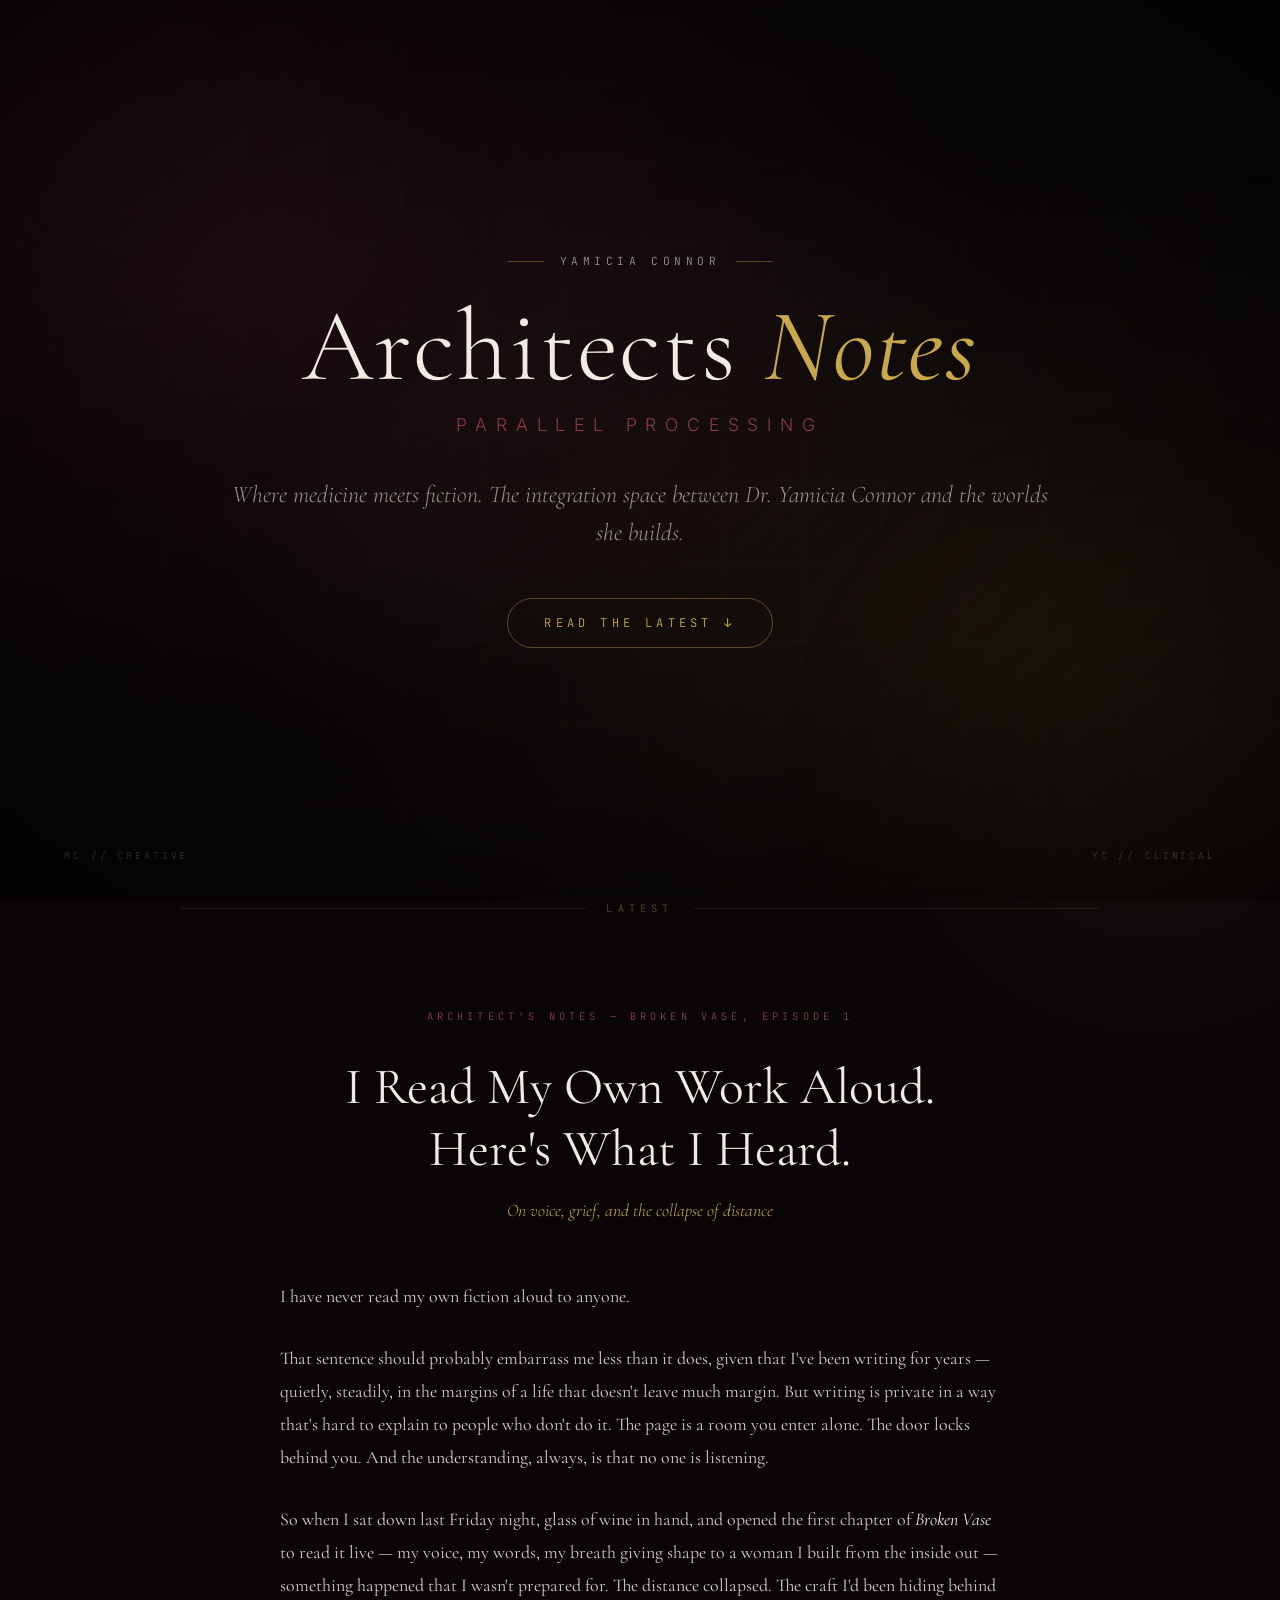
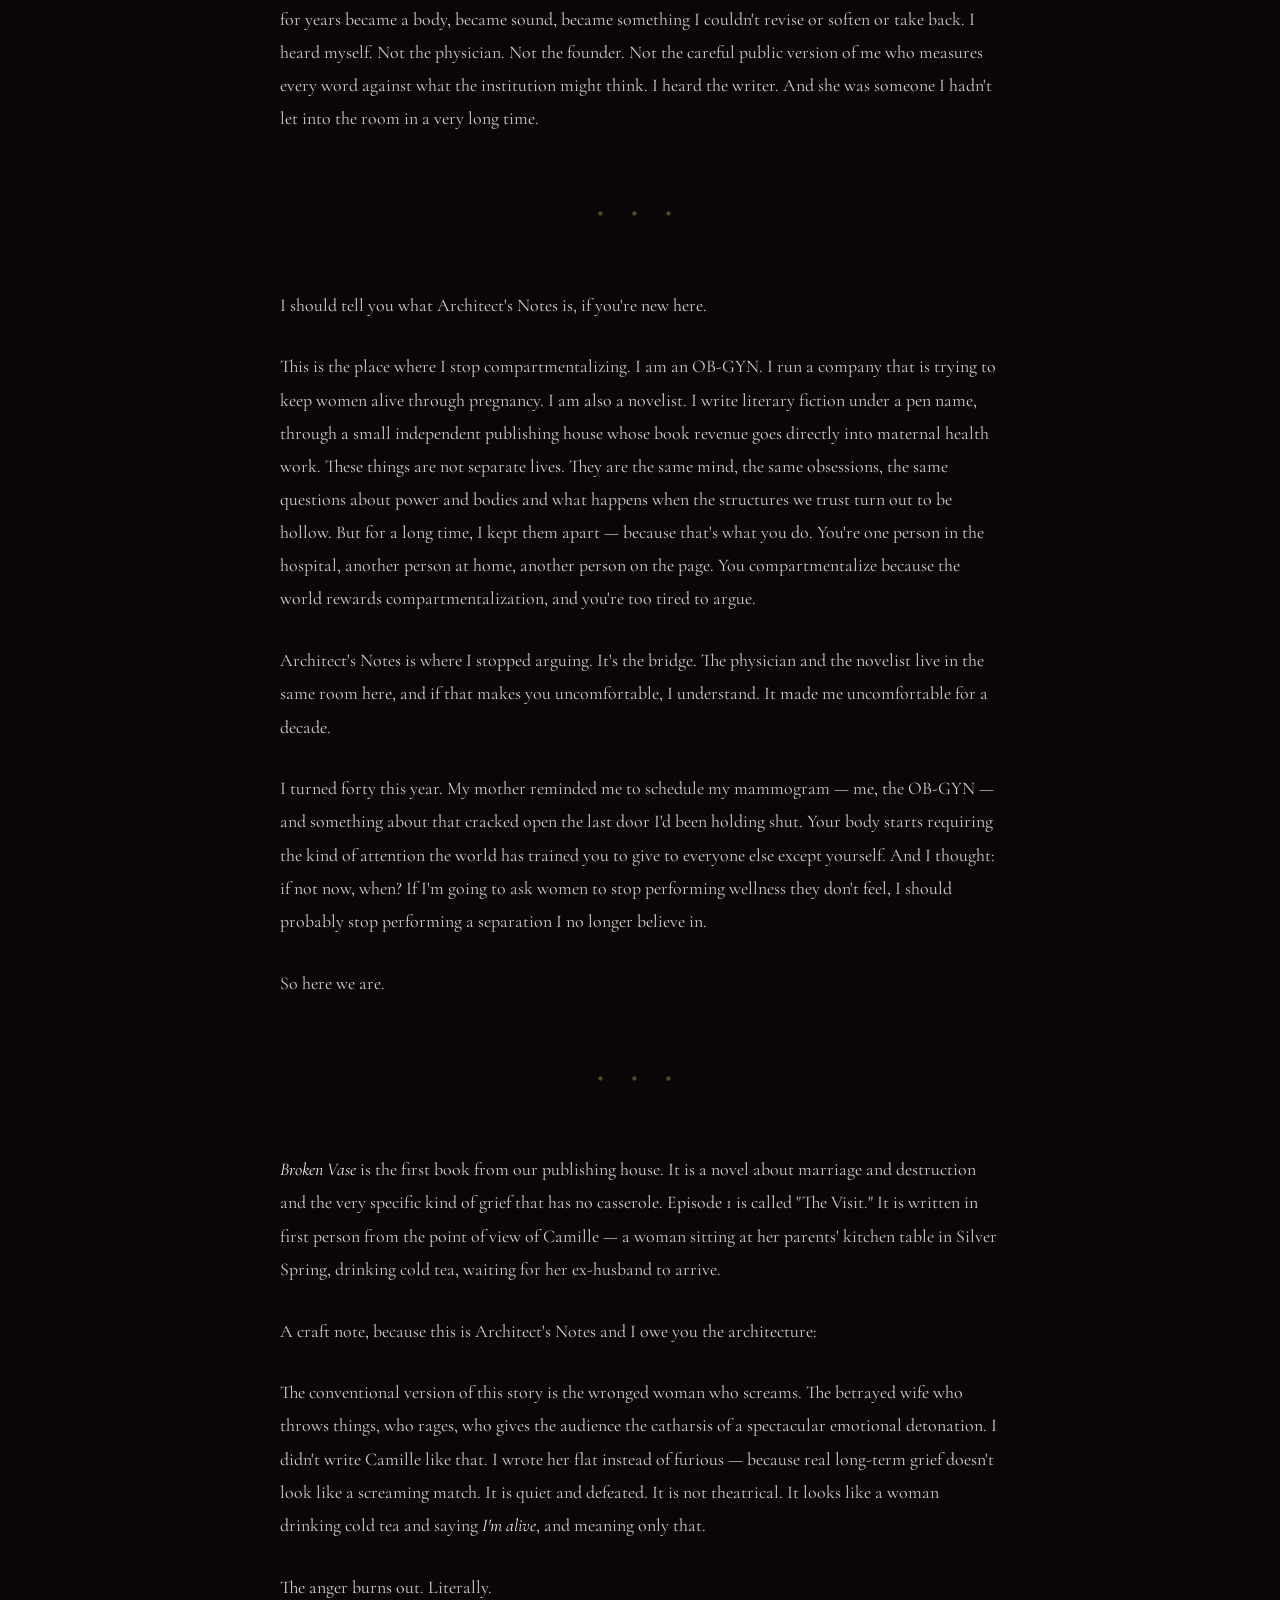
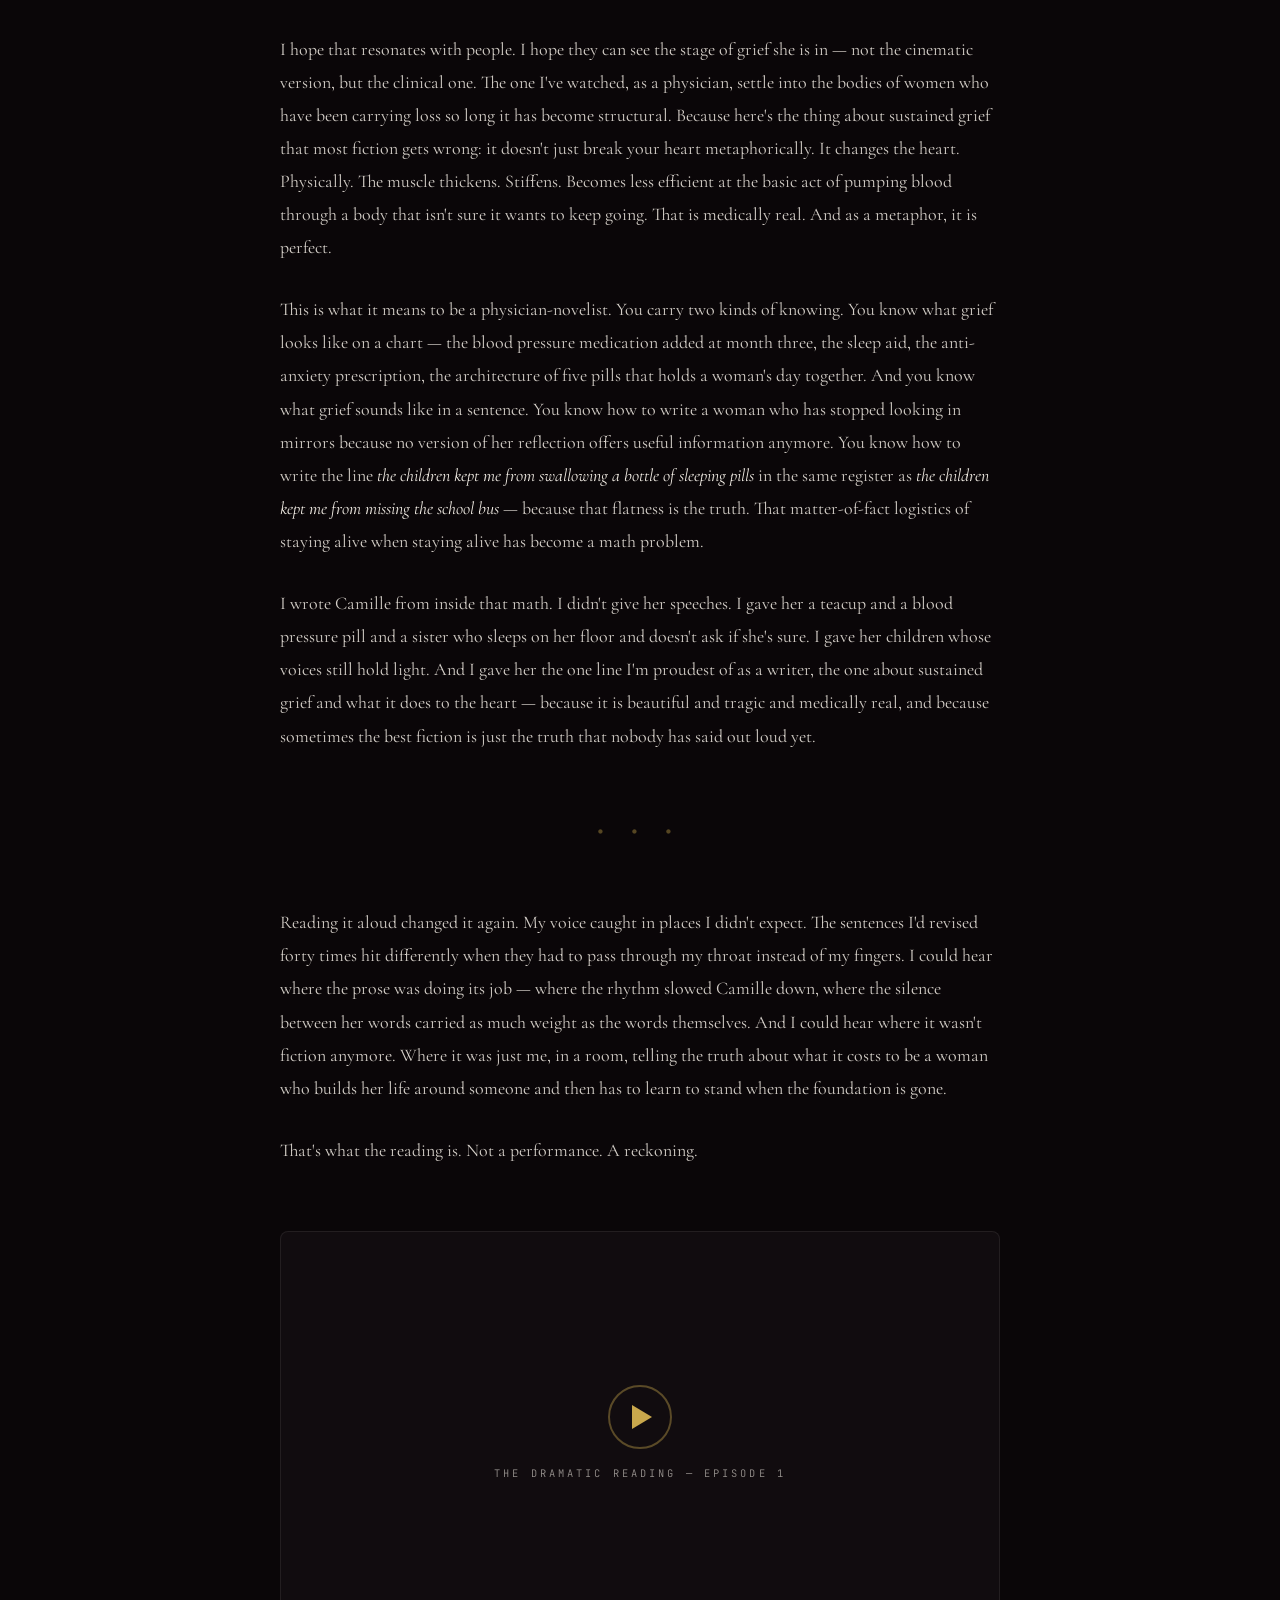
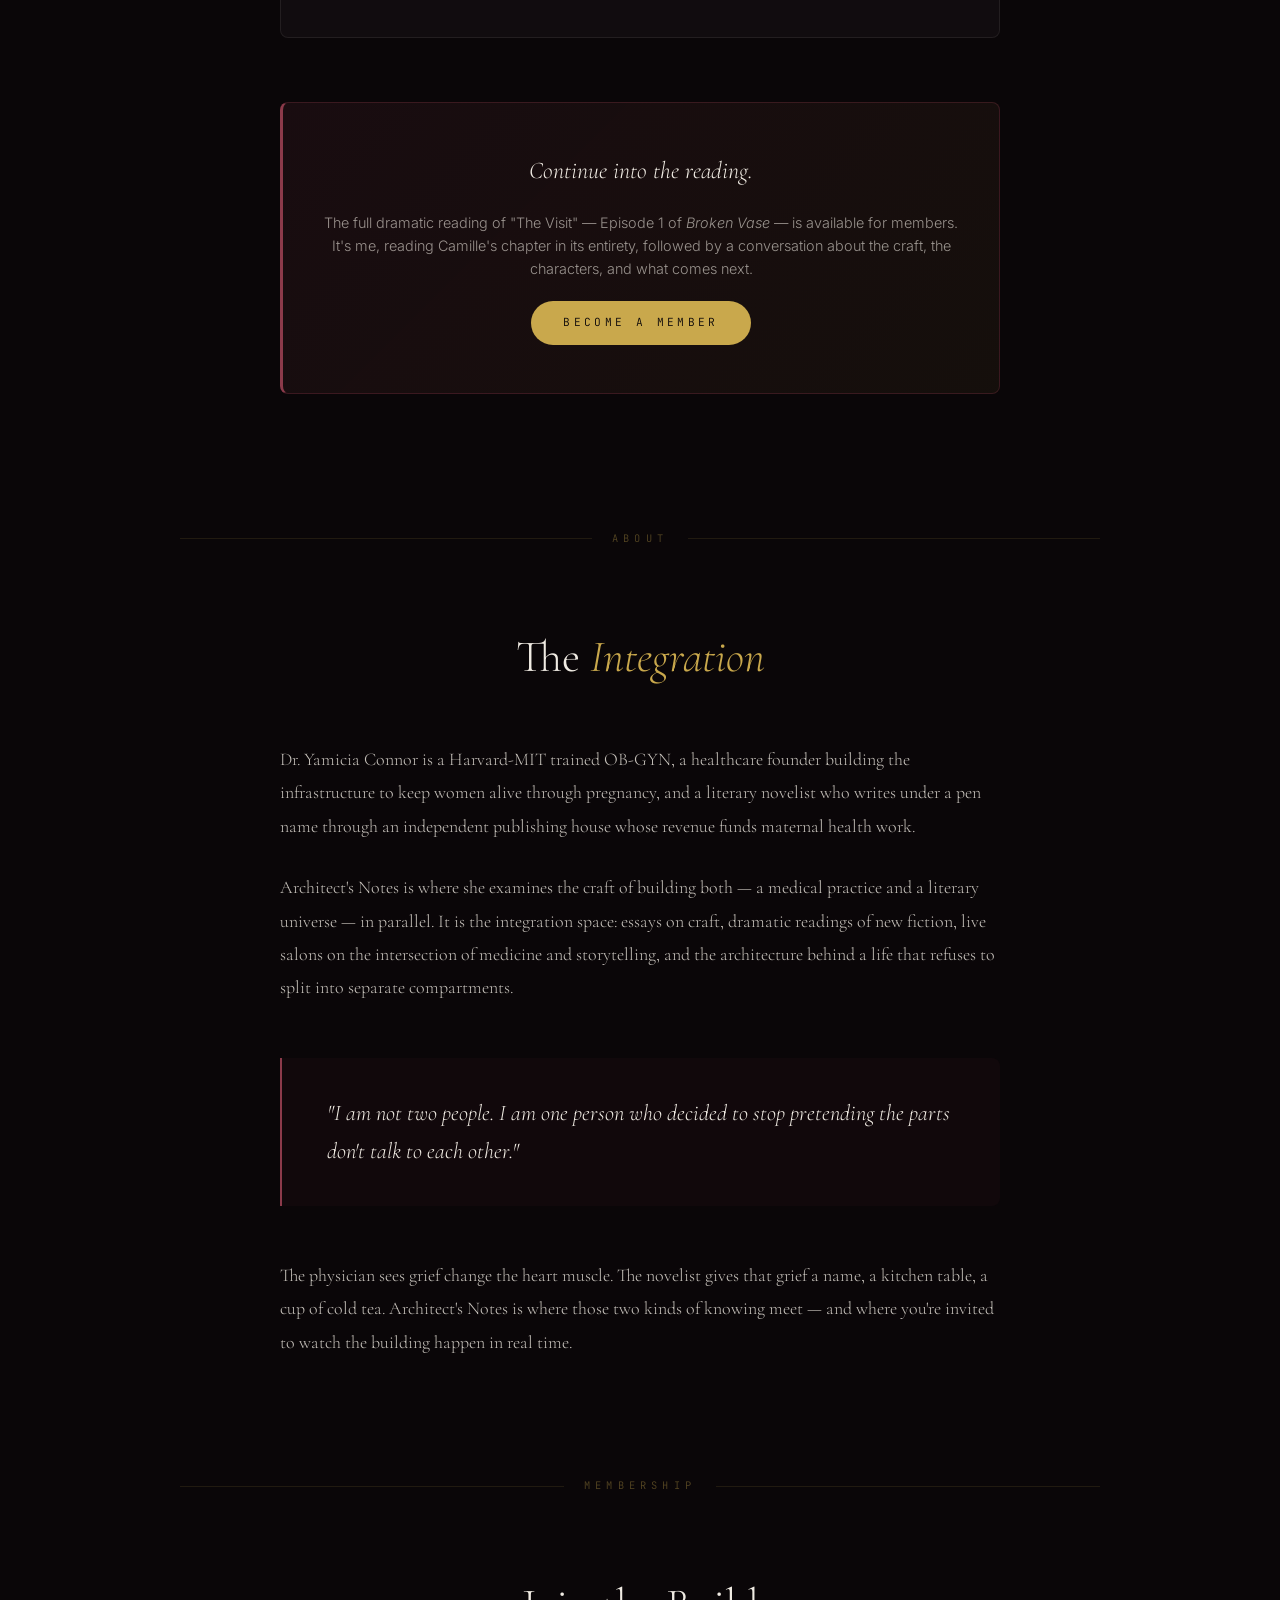
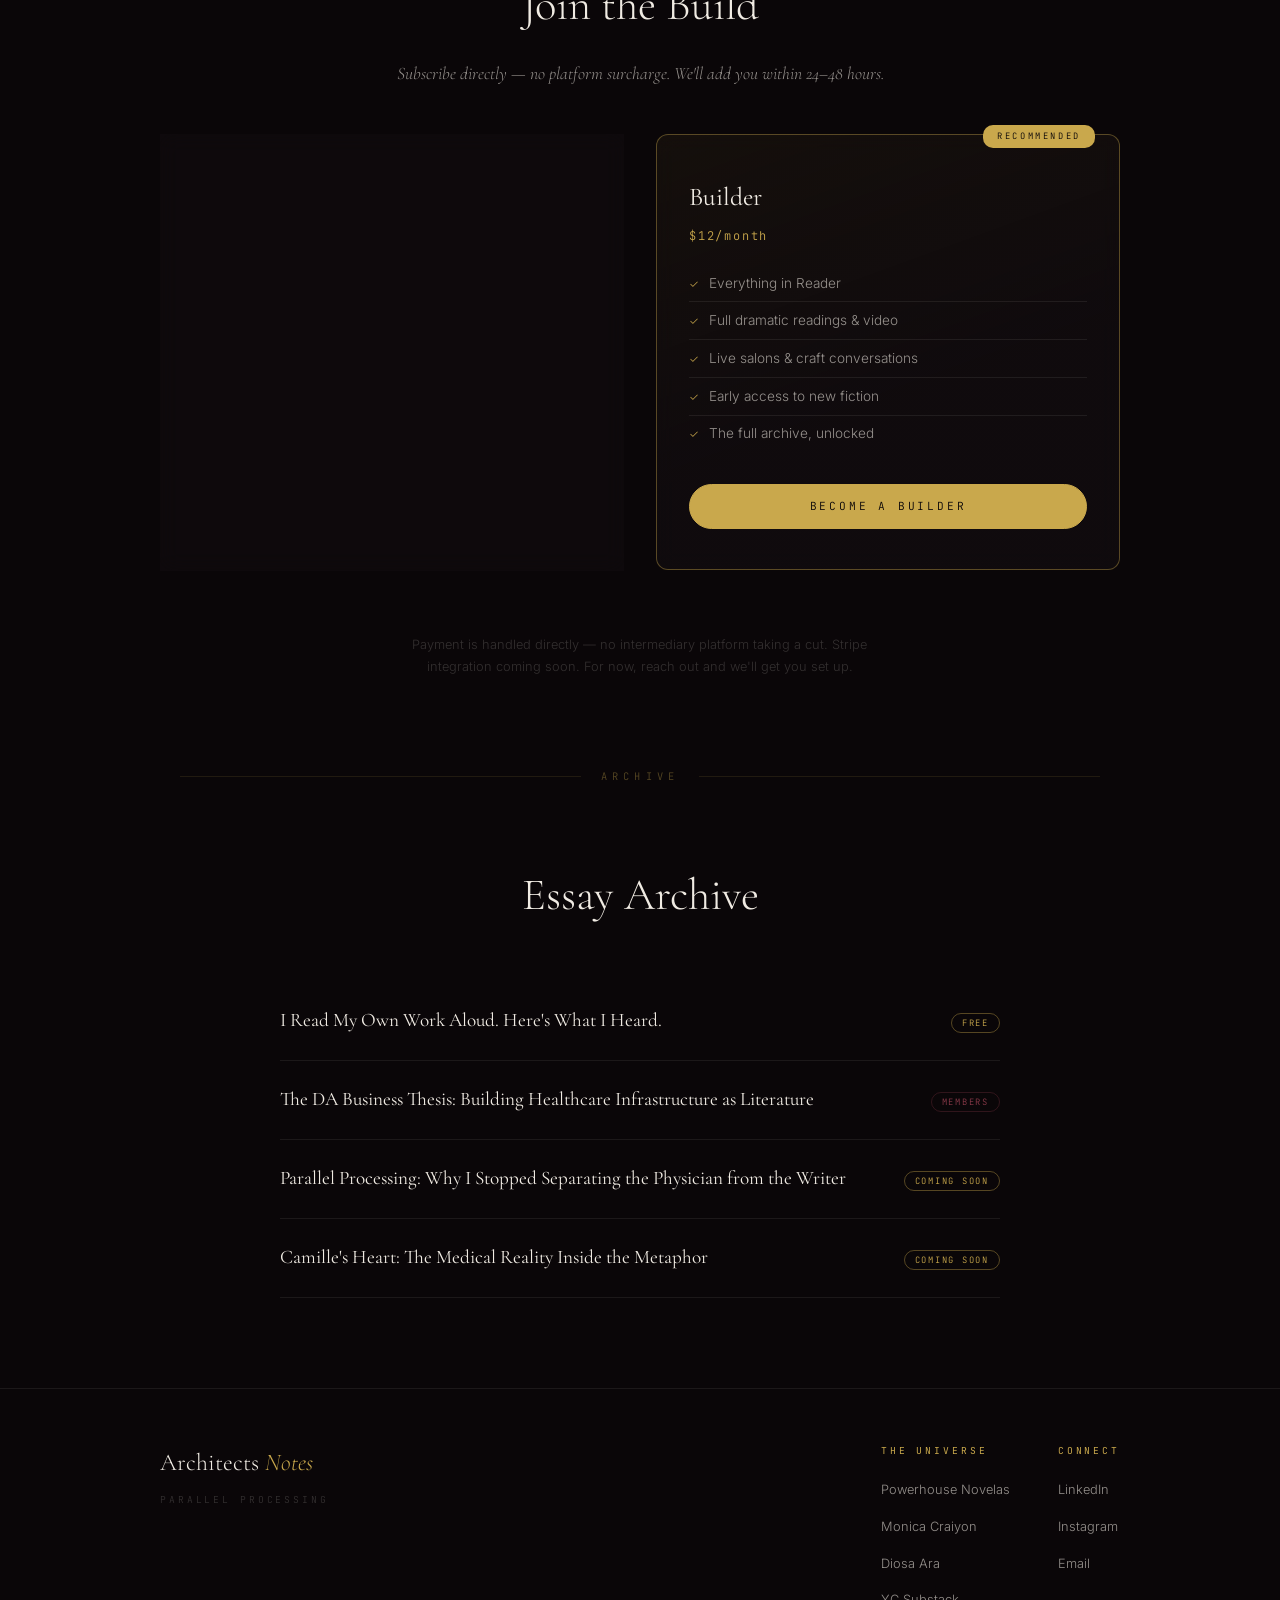
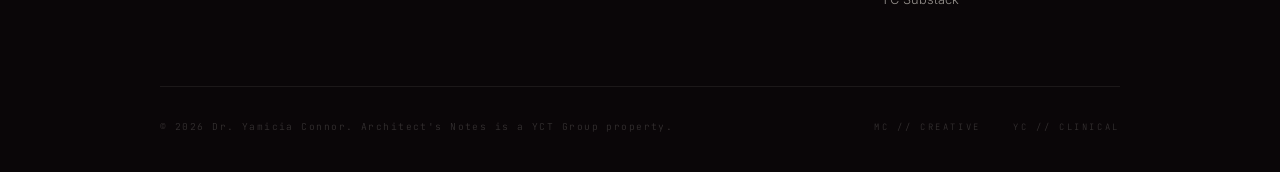
==== index.html @ 5515ddfe "Initial commit: Architects Notes website with BV reading essay, brand system, membership tiers" ====
<!DOCTYPE html>
<html lang="en">
<head>
<meta charset="UTF-8">
<meta name="viewport" content="width=device-width, initial-scale=1.0">
<title>Architect's Notes — Parallel Processing</title>
<meta name="description" content="Where medicine meets fiction. The integration space between Dr. Yamicia Connor and the worlds she builds.">
<meta property="og:title" content="Architect's Notes — Parallel Processing">
<meta property="og:description" content="Where medicine meets fiction. The integration space between Dr. Yamicia Connor and the worlds she builds.">
<meta property="og:type" content="website">
<link rel="preconnect" href="https://fonts.googleapis.com">
<link rel="preconnect" href="https://fonts.gstatic.com" crossorigin>
<link href="https://fonts.googleapis.com/css2?family=Cormorant+Garamond:ital,wght@0,300;0,400;0,500;0,600;1,300;1,400;1,500&family=Inter:wght@300;400;500&family=JetBrains+Mono:wght@300;400&display=swap" rel="stylesheet">
<style>
/* ═══════════════════════════════════════════════════════════
   ARCHITECT'S NOTES — Design System
   Typography: Cormorant Garamond / JetBrains Mono / Inter
   Palette: Onyx #0a0608 / Gold #c9a84c / Rose #8b3a4a / Cream #f0ebe3
   ═══════════════════════════════════════════════════════════ */

:root {
  --bg: #0a0608;
  --bg-elevated: #110c0f;
  --bg-glass: rgba(10, 6, 8, 0.82);
  --cream: #f0ebe3;
  --cream-muted: rgba(240, 235, 227, 0.6);
  --cream-faint: rgba(240, 235, 227, 0.18);
  --cream-ghost: rgba(240, 235, 227, 0.08);
  --gold: #c9a84c;
  --gold-soft: rgba(201, 168, 76, 0.4);
  --gold-faint: rgba(201, 168, 76, 0.12);
  --rose: #8b3a4a;
  --rose-soft: rgba(139, 58, 74, 0.3);
  --rose-dark: #3c1428;
  --font-serif: 'Cormorant Garamond', Georgia, serif;
  --font-mono: 'JetBrains Mono', 'Fira Code', monospace;
  --font-body: 'Inter', -apple-system, sans-serif;
  --max-w: 720px;
  --max-w-wide: 960px;
}

*, *::before, *::after { box-sizing: border-box; margin: 0; padding: 0; }

html {
  scroll-behavior: smooth;
  -webkit-font-smoothing: antialiased;
  -moz-osx-font-smoothing: grayscale;
}

body {
  background: var(--bg);
  color: var(--cream);
  font-family: var(--font-body);
  font-weight: 300;
  font-size: 16px;
  line-height: 1.7;
  overflow-x: hidden;
}

::selection {
  background: var(--rose);
  color: var(--cream);
}

a {
  color: var(--gold);
  text-decoration: none;
  transition: color 0.3s ease, opacity 0.3s ease;
}
a:hover { opacity: 0.8; }

/* ── Background Architecture ── */
.architecture-lines {
  position: fixed;
  inset: 0;
  background-image:
    linear-gradient(to right, rgba(201, 168, 76, 0.025) 1px, transparent 1px),
    linear-gradient(to bottom, rgba(201, 168, 76, 0.025) 1px, transparent 1px);
  background-size: 80px 80px;
  z-index: 0;
  pointer-events: none;
}

.bg-gradient {
  position: fixed;
  inset: 0;
  background:
    radial-gradient(ellipse at 20% 30%, rgba(139, 58, 74, 0.15) 0%, transparent 50%),
    radial-gradient(ellipse at 80% 70%, rgba(201, 168, 76, 0.08) 0%, transparent 55%);
  z-index: 0;
  pointer-events: none;
}

.glow {
  position: fixed;
  width: 50vmax;
  height: 50vmax;
  border-radius: 50%;
  filter: blur(100px);
  opacity: 0.25;
  z-index: 0;
  pointer-events: none;
}
.glow.rose {
  background: radial-gradient(circle, rgba(180, 60, 90, 0.4) 0%, transparent 70%);
  top: -15vmax; left: -15vmax;
  animation: drift1 30s ease-in-out infinite alternate;
}
.glow.gold {
  background: radial-gradient(circle, rgba(201, 168, 76, 0.3) 0%, transparent 70%);
  bottom: -15vmax; right: -15vmax;
  animation: drift2 38s ease-in-out infinite alternate;
}
@keyframes drift1 {
  0% { transform: translate(0, 0) scale(1); }
  100% { transform: translate(12vmax, 8vmax) scale(1.1); }
}
@keyframes drift2 {
  0% { transform: translate(0, 0) scale(1); }
  100% { transform: translate(-10vmax, -6vmax) scale(1.05); }
}

/* ── Content Layer ── */
.content-layer {
  position: relative;
  z-index: 10;
}

/* ── Utility ── */
.eyebrow {
  font-family: var(--font-mono);
  font-size: 0.7rem;
  color: var(--cream-muted);
  letter-spacing: 0.4em;
  text-transform: uppercase;
}

.section-divider {
  display: flex;
  align-items: center;
  gap: 20px;
  padding: 0 20px;
  max-width: var(--max-w-wide);
  margin: 0 auto;
}
.section-divider .line {
  flex: 1;
  height: 1px;
  background: var(--gold-faint);
}
.section-divider .label {
  font-family: var(--font-mono);
  font-size: 0.65rem;
  color: var(--gold-soft);
  letter-spacing: 0.5em;
  text-transform: uppercase;
  white-space: nowrap;
}

/* ═══════════════════════════════════════════════════════════
   HERO
   ═══════════════════════════════════════════════════════════ */
.hero {
  min-height: 100vh;
  display: flex;
  flex-direction: column;
  align-items: center;
  justify-content: center;
  text-align: center;
  padding: 8vh 5vw;
  position: relative;
}

.hero .vignette {
  position: absolute;
  inset: 0;
  background: radial-gradient(ellipse at center, transparent 35%, rgba(0,0,0,0.6) 100%);
  pointer-events: none;
}

.hero-content {
  position: relative;
  z-index: 2;
}

.hero-eyebrow {
  display: flex;
  align-items: center;
  gap: 16px;
  justify-content: center;
  margin-bottom: 2.5vh;
  opacity: 0;
  animation: fadeUp 1.6s ease 0.3s forwards;
}
.hero-eyebrow .line {
  width: 36px;
  height: 1px;
  background: var(--gold-soft);
}

.hero-title {
  font-family: var(--font-serif);
  font-size: clamp(3.2rem, 8vw, 7rem);
  font-weight: 300;
  letter-spacing: 0.02em;
  line-height: 1.05;
  margin-bottom: 1vh;
  opacity: 0;
  animation: fadeUp 1.6s ease 0.6s forwards;
}
.hero-title .em {
  font-style: italic;
  color: var(--gold);
  font-weight: 400;
}

.hero-series {
  font-family: var(--font-body);
  font-weight: 300;
  font-size: clamp(0.85rem, 1.6vw, 1.1rem);
  color: var(--rose);
  letter-spacing: 0.5em;
  text-transform: uppercase;
  margin-bottom: 4vh;
  opacity: 0;
  animation: fadeUp 1.6s ease 0.9s forwards;
}

.hero-subtitle {
  font-family: var(--font-serif);
  font-style: italic;
  font-size: clamp(1.1rem, 2vw, 1.5rem);
  color: var(--cream-muted);
  max-width: 34em;
  line-height: 1.6;
  margin: 0 auto 5vh;
  opacity: 0;
  animation: fadeUp 1.6s ease 1.2s forwards;
}

.hero-cta {
  display: inline-flex;
  align-items: center;
  gap: 12px;
  font-family: var(--font-mono);
  font-size: 0.75rem;
  letter-spacing: 0.35em;
  text-transform: uppercase;
  color: var(--gold);
  padding: 14px 36px;
  border: 1px solid var(--gold-soft);
  border-radius: 30px;
  transition: all 0.4s ease;
  opacity: 0;
  animation: fadeUp 1.6s ease 1.5s forwards;
}
.hero-cta:hover {
  background: rgba(201, 168, 76, 0.08);
  border-color: var(--gold);
  opacity: 1;
  box-shadow: 0 0 30px rgba(201, 168, 76, 0.1);
}
.hero-cta .arrow {
  transition: transform 0.3s ease;
}
.hero-cta:hover .arrow {
  transform: translateY(3px);
}

.hero-footer {
  position: absolute;
  bottom: 4vh;
  left: 0; right: 0;
  display: flex;
  justify-content: space-between;
  padding: 0 5vw;
  font-family: var(--font-mono);
  font-size: 0.6rem;
  color: var(--cream-faint);
  letter-spacing: 0.3em;
  text-transform: uppercase;
  opacity: 0;
  animation: fadeUp 1.6s ease 2s forwards;
}

@keyframes fadeUp {
  from { opacity: 0; transform: translateY(12px); }
  to { opacity: 1; transform: translateY(0); }
}

/* ═══════════════════════════════════════════════════════════
   ESSAY
   ═══════════════════════════════════════════════════════════ */
.essay-section {
  padding: 10vh 5vw 8vh;
}

.essay-container {
  max-width: var(--max-w);
  margin: 0 auto;
}

.essay-header {
  margin-bottom: 6vh;
  text-align: center;
}

.essay-series-tag {
  font-family: var(--font-mono);
  font-size: 0.65rem;
  color: var(--rose);
  letter-spacing: 0.4em;
  text-transform: uppercase;
  margin-bottom: 2rem;
}

.essay-title {
  font-family: var(--font-serif);
  font-size: clamp(2rem, 4.5vw, 3.2rem);
  font-weight: 400;
  line-height: 1.2;
  color: var(--cream);
  margin-bottom: 1rem;
}

.essay-subtitle {
  font-family: var(--font-serif);
  font-style: italic;
  font-size: 1.1rem;
  color: var(--gold);
}

.essay-body {
  font-family: var(--font-serif);
  font-size: clamp(1.05rem, 1.4vw, 1.2rem);
  font-weight: 400;
  line-height: 1.85;
  color: rgba(240, 235, 227, 0.88);
}

.essay-body p {
  margin-bottom: 1.6em;
}

.essay-body .section-break {
  text-align: center;
  color: var(--gold-soft);
  font-size: 1.4rem;
  letter-spacing: 0.5em;
  margin: 2.5em 0;
  user-select: none;
}

.essay-body em {
  color: var(--cream);
  font-style: italic;
}

.essay-body strong {
  font-weight: 500;
  color: var(--cream);
}

/* Video Embed Placeholder */
.video-embed {
  margin: 4em 0;
  position: relative;
  padding-bottom: 56.25%;
  background: var(--bg-elevated);
  border: 1px solid var(--cream-ghost);
  border-radius: 8px;
  overflow: hidden;
}

.video-embed .placeholder {
  position: absolute;
  inset: 0;
  display: flex;
  flex-direction: column;
  align-items: center;
  justify-content: center;
  gap: 16px;
}

.video-embed .play-icon {
  width: 64px;
  height: 64px;
  border-radius: 50%;
  border: 2px solid var(--gold-soft);
  display: flex;
  align-items: center;
  justify-content: center;
  transition: all 0.3s ease;
}
.video-embed:hover .play-icon {
  border-color: var(--gold);
  box-shadow: 0 0 30px rgba(201, 168, 76, 0.15);
}

.video-embed .play-icon svg {
  fill: var(--gold);
  margin-left: 4px;
}

.video-embed .video-label {
  font-family: var(--font-mono);
  font-size: 0.65rem;
  color: var(--cream-muted);
  letter-spacing: 0.3em;
  text-transform: uppercase;
}

/* Paywall Break */
.paywall-break {
  margin: 4em 0;
  padding: 3em 2.5em;
  background: linear-gradient(135deg, rgba(139, 58, 74, 0.12) 0%, rgba(201, 168, 76, 0.06) 100%);
  border: 1px solid var(--rose-soft);
  border-left: 3px solid var(--rose);
  border-radius: 8px;
  text-align: center;
}

.paywall-break .paywall-title {
  font-family: var(--font-serif);
  font-size: 1.5rem;
  font-style: italic;
  color: var(--cream);
  margin-bottom: 0.8em;
}

.paywall-break .paywall-text {
  font-family: var(--font-body);
  font-size: 0.9rem;
  color: var(--cream-muted);
  margin-bottom: 1.5em;
  line-height: 1.6;
}

.paywall-break .paywall-cta {
  display: inline-block;
  font-family: var(--font-mono);
  font-size: 0.7rem;
  letter-spacing: 0.3em;
  text-transform: uppercase;
  color: var(--bg);
  background: var(--gold);
  padding: 12px 32px;
  border-radius: 24px;
  transition: all 0.3s ease;
}
.paywall-break .paywall-cta:hover {
  opacity: 1;
  box-shadow: 0 0 30px rgba(201, 168, 76, 0.3);
  transform: translateY(-1px);
}

/* ═══════════════════════════════════════════════════════════
   ABOUT
   ═══════════════════════════════════════════════════════════ */
.about-section {
  padding: 8vh 5vw 10vh;
}

.about-container {
  max-width: var(--max-w);
  margin: 0 auto;
}

.about-title {
  font-family: var(--font-serif);
  font-size: clamp(2rem, 4vw, 2.8rem);
  font-weight: 300;
  color: var(--cream);
  margin-bottom: 3rem;
  text-align: center;
}
.about-title .em {
  font-style: italic;
  color: var(--gold);
}

.about-body {
  font-family: var(--font-serif);
  font-size: clamp(1.05rem, 1.4vw, 1.15rem);
  line-height: 1.85;
  color: rgba(240, 235, 227, 0.82);
}

.about-body p {
  margin-bottom: 1.6em;
}

.about-quote {
  margin: 3em 0;
  padding: 2em 2.5em;
  border-left: 2px solid var(--rose);
  background: rgba(139, 58, 74, 0.06);
  border-radius: 0 8px 8px 0;
}

.about-quote p {
  font-family: var(--font-serif);
  font-style: italic;
  font-size: clamp(1.2rem, 1.8vw, 1.4rem);
  color: var(--cream);
  line-height: 1.7;
  margin: 0;
}

/* ═══════════════════════════════════════════════════════════
   MEMBERSHIP
   ═══════════════════════════════════════════════════════════ */
.membership-section {
  padding: 8vh 5vw 10vh;
}

.membership-container {
  max-width: var(--max-w-wide);
  margin: 0 auto;
}

.membership-header {
  text-align: center;
  margin-bottom: 5vh;
}

.membership-title {
  font-family: var(--font-serif);
  font-size: clamp(2rem, 4vw, 2.8rem);
  font-weight: 300;
  color: var(--cream);
  margin-bottom: 1rem;
}

.membership-subtitle {
  font-family: var(--font-serif);
  font-style: italic;
  font-size: 1.1rem;
  color: var(--cream-muted);
  max-width: 30em;
  margin: 0 auto;
}

.tiers {
  display: grid;
  grid-template-columns: 1fr 1fr;
  gap: 2rem;
  margin-bottom: 4rem;
}

@media (max-width: 640px) {
  .tiers { grid-template-columns: 1fr; }
}

.tier-card {
  padding: 2.5em 2em;
  border: 1px solid var(--cream-ghost);
  border-radius: 12px;
  background: rgba(17, 12, 15, 0.6);
  backdrop-filter: blur(10px);
  transition: border-color 0.3s ease;
}
.tier-card:hover {
  border-color: var(--gold-faint);
}

.tier-card.featured {
  border-color: var(--gold-soft);
  background: linear-gradient(160deg, rgba(201, 168, 76, 0.06) 0%, rgba(17, 12, 15, 0.8) 60%);
  position: relative;
}
.tier-card.featured::before {
  content: 'Recommended';
  position: absolute;
  top: -10px;
  right: 24px;
  font-family: var(--font-mono);
  font-size: 0.55rem;
  letter-spacing: 0.3em;
  text-transform: uppercase;
  color: var(--bg);
  background: var(--gold);
  padding: 4px 14px;
  border-radius: 10px;
}

.tier-name {
  font-family: var(--font-serif);
  font-size: 1.6rem;
  font-weight: 400;
  color: var(--cream);
  margin-bottom: 0.3em;
}

.tier-price {
  font-family: var(--font-mono);
  font-size: 0.75rem;
  color: var(--gold);
  letter-spacing: 0.15em;
  margin-bottom: 1.5em;
}

.tier-features {
  list-style: none;
  margin-bottom: 2em;
}

.tier-features li {
  font-family: var(--font-body);
  font-size: 0.85rem;
  color: var(--cream-muted);
  padding: 0.5em 0;
  border-bottom: 1px solid var(--cream-ghost);
  display: flex;
  align-items: baseline;
  gap: 10px;
}
.tier-features li:last-child {
  border-bottom: none;
}

.tier-features .check {
  color: var(--gold);
  font-size: 0.7rem;
  flex-shrink: 0;
}

.tier-cta {
  display: block;
  text-align: center;
  font-family: var(--font-mono);
  font-size: 0.7rem;
  letter-spacing: 0.25em;
  text-transform: uppercase;
  padding: 12px 24px;
  border-radius: 24px;
  transition: all 0.3s ease;
}

.tier-cta.outline {
  color: var(--cream-muted);
  border: 1px solid var(--cream-ghost);
}
.tier-cta.outline:hover {
  border-color: var(--cream-muted);
  opacity: 1;
}

.tier-cta.solid {
  color: var(--bg);
  background: var(--gold);
  border: 1px solid var(--gold);
}
.tier-cta.solid:hover {
  opacity: 1;
  box-shadow: 0 0 25px rgba(201, 168, 76, 0.25);
}

.membership-note {
  text-align: center;
  font-family: var(--font-body);
  font-size: 0.8rem;
  color: var(--cream-faint);
  max-width: 36em;
  margin: 0 auto;
  line-height: 1.7;
}

/* ═══════════════════════════════════════════════════════════
   ARCHIVE
   ═══════════════════════════════════════════════════════════ */
.archive-section {
  padding: 8vh 5vw 10vh;
}

.archive-container {
  max-width: var(--max-w);
  margin: 0 auto;
}

.archive-title {
  font-family: var(--font-serif);
  font-size: clamp(2rem, 4vw, 2.8rem);
  font-weight: 300;
  color: var(--cream);
  margin-bottom: 3rem;
  text-align: center;
}

.archive-list {
  list-style: none;
}

.archive-item {
  border-bottom: 1px solid var(--cream-ghost);
}

.archive-link {
  display: flex;
  align-items: baseline;
  justify-content: space-between;
  padding: 1.6em 0;
  color: var(--cream);
  transition: all 0.3s ease;
  gap: 16px;
}
.archive-link:hover {
  opacity: 1;
  color: var(--gold);
  padding-left: 12px;
}

.archive-essay-title {
  font-family: var(--font-serif);
  font-size: 1.2rem;
  font-weight: 400;
  line-height: 1.4;
}

.archive-meta {
  font-family: var(--font-mono);
  font-size: 0.6rem;
  color: var(--cream-faint);
  letter-spacing: 0.2em;
  text-transform: uppercase;
  white-space: nowrap;
  flex-shrink: 0;
}

.archive-item .tag {
  font-family: var(--font-mono);
  font-size: 0.55rem;
  letter-spacing: 0.2em;
  text-transform: uppercase;
  padding: 3px 10px;
  border-radius: 10px;
  border: 1px solid;
}
.tag.free {
  color: var(--gold);
  border-color: var(--gold-soft);
}
.tag.members {
  color: var(--rose);
  border-color: var(--rose-soft);
}

/* ═══════════════════════════════════════════════════════════
   FOOTER
   ═══════════════════════════════════════════════════════════ */
.site-footer {
  padding: 6vh 5vw 4vh;
  border-top: 1px solid var(--cream-ghost);
}

.footer-container {
  max-width: var(--max-w-wide);
  margin: 0 auto;
}

.footer-top {
  display: flex;
  justify-content: space-between;
  align-items: flex-start;
  flex-wrap: wrap;
  gap: 3rem;
  margin-bottom: 4rem;
}

.footer-brand .footer-wordmark {
  font-family: var(--font-serif);
  font-size: 1.5rem;
  font-weight: 300;
  color: var(--cream);
  margin-bottom: 0.5rem;
}
.footer-brand .footer-wordmark .em {
  font-style: italic;
  color: var(--gold);
}

.footer-brand .footer-tagline {
  font-family: var(--font-mono);
  font-size: 0.6rem;
  color: var(--cream-faint);
  letter-spacing: 0.3em;
  text-transform: uppercase;
}

.footer-links-group {
  display: flex;
  gap: 3rem;
  flex-wrap: wrap;
}

.footer-col h4 {
  font-family: var(--font-mono);
  font-size: 0.6rem;
  color: var(--gold);
  letter-spacing: 0.3em;
  text-transform: uppercase;
  margin-bottom: 1rem;
  font-weight: 400;
}

.footer-col ul {
  list-style: none;
}

.footer-col li {
  margin-bottom: 0.6rem;
}

.footer-col a {
  font-family: var(--font-body);
  font-size: 0.8rem;
  color: var(--cream-muted);
}
.footer-col a:hover {
  color: var(--cream);
  opacity: 1;
}

.footer-bottom {
  display: flex;
  justify-content: space-between;
  align-items: center;
  flex-wrap: wrap;
  gap: 1rem;
  padding-top: 2rem;
  border-top: 1px solid var(--cream-ghost);
}

.footer-copyright {
  font-family: var(--font-mono);
  font-size: 0.6rem;
  color: var(--cream-faint);
  letter-spacing: 0.15em;
}

.footer-codes {
  display: flex;
  gap: 2rem;
  font-family: var(--font-mono);
  font-size: 0.55rem;
  color: var(--cream-faint);
  letter-spacing: 0.3em;
  text-transform: uppercase;
}

/* ═══════════════════════════════════════════════════════════
   SCROLL ANIMATIONS
   ═══════════════════════════════════════════════════════════ */
.reveal {
  opacity: 0;
  transform: translateY(24px);
  transition: opacity 0.8s ease, transform 0.8s ease;
}
.reveal.visible {
  opacity: 1;
  transform: translateY(0);
}

/* ═══════════════════════════════════════════════════════════
   RESPONSIVE
   ═══════════════════════════════════════════════════════════ */
@media (max-width: 768px) {
  .hero-footer { display: none; }
  .footer-top { flex-direction: column; }
  .footer-links-group { flex-direction: column; gap: 2rem; }
  .footer-bottom { flex-direction: column; text-align: center; }
  .footer-codes { justify-content: center; }
  .paywall-break { padding: 2em 1.5em; }
  .about-quote { padding: 1.5em; }
  .archive-link { flex-direction: column; gap: 8px; }
}
</style>
</head>
<body>

<!-- Background Architecture -->
<div class="bg-gradient"></div>
<div class="architecture-lines"></div>
<div class="glow rose"></div>
<div class="glow gold"></div>

<div class="content-layer">

<!-- ═══════════════ HERO ═══════════════ -->
<section class="hero" id="top">
  <div class="vignette"></div>
  <div class="hero-content">
    <div class="hero-eyebrow">
      <div class="line"></div>
      <span class="eyebrow">Yamicia Connor</span>
      <div class="line"></div>
    </div>
    <h1 class="hero-title">Architects <span class="em">Notes</span></h1>
    <div class="hero-series">Parallel Processing</div>
    <p class="hero-subtitle">Where medicine meets fiction. The integration space between Dr. Yamicia Connor and the worlds she builds.</p>
    <a href="#latest" class="hero-cta">
      Read the latest <span class="arrow">&darr;</span>
    </a>
  </div>
  <div class="hero-footer">
    <div>MC // Creative</div>
    <div>YC // Clinical</div>
  </div>
</section>

<!-- ═══════════════ LATEST ESSAY ═══════════════ -->
<div class="section-divider reveal">
  <div class="line"></div>
  <div class="label">Latest</div>
  <div class="line"></div>
</div>

<section class="essay-section" id="latest">
  <div class="essay-container">
    <div class="essay-header reveal">
      <div class="essay-series-tag">Architect's Notes &mdash; Broken Vase, Episode 1</div>
      <h2 class="essay-title">I Read My Own Work Aloud. Here's What I Heard.</h2>
      <div class="essay-subtitle">On voice, grief, and the collapse of distance</div>
    </div>

    <div class="essay-body">
      <p class="reveal">I have never read my own fiction aloud to anyone.</p>

      <p class="reveal">That sentence should probably embarrass me less than it does, given that I've been writing for years &mdash; quietly, steadily, in the margins of a life that doesn't leave much margin. But writing is private in a way that's hard to explain to people who don't do it. The page is a room you enter alone. The door locks behind you. And the understanding, always, is that no one is listening.</p>

      <p class="reveal">So when I sat down last Friday night, glass of wine in hand, and opened the first chapter of <em>Broken Vase</em> to read it live &mdash; my voice, my words, my breath giving shape to a woman I built from the inside out &mdash; something happened that I wasn't prepared for. The distance collapsed. The craft I'd been hiding behind for years became a body, became sound, became something I couldn't revise or soften or take back. I heard myself. Not the physician. Not the founder. Not the careful public version of me who measures every word against what the institution might think. I heard the writer. And she was someone I hadn't let into the room in a very long time.</p>

      <div class="section-break reveal">&bull; &bull; &bull;</div>

      <p class="reveal">I should tell you what Architect's Notes is, if you're new here.</p>

      <p class="reveal">This is the place where I stop compartmentalizing. I am an OB-GYN. I run a company that is trying to keep women alive through pregnancy. I am also a novelist. I write literary fiction under a pen name, through a small independent publishing house whose book revenue goes directly into maternal health work. These things are not separate lives. They are the same mind, the same obsessions, the same questions about power and bodies and what happens when the structures we trust turn out to be hollow. But for a long time, I kept them apart &mdash; because that's what you do. You're one person in the hospital, another person at home, another person on the page. You compartmentalize because the world rewards compartmentalization, and you're too tired to argue.</p>

      <p class="reveal">Architect's Notes is where I stopped arguing. It's the bridge. The physician and the novelist live in the same room here, and if that makes you uncomfortable, I understand. It made me uncomfortable for a decade.</p>

      <p class="reveal">I turned forty this year. My mother reminded me to schedule my mammogram &mdash; me, the OB-GYN &mdash; and something about that cracked open the last door I'd been holding shut. Your body starts requiring the kind of attention the world has trained you to give to everyone else except yourself. And I thought: if not now, when? If I'm going to ask women to stop performing wellness they don't feel, I should probably stop performing a separation I no longer believe in.</p>

      <p class="reveal">So here we are.</p>

      <div class="section-break reveal">&bull; &bull; &bull;</div>

      <p class="reveal"><em>Broken Vase</em> is the first book from our publishing house. It is a novel about marriage and destruction and the very specific kind of grief that has no casserole. Episode 1 is called "The Visit." It is written in first person from the point of view of Camille &mdash; a woman sitting at her parents' kitchen table in Silver Spring, drinking cold tea, waiting for her ex-husband to arrive.</p>

      <p class="reveal">A craft note, because this is Architect's Notes and I owe you the architecture:</p>

      <p class="reveal">The conventional version of this story is the wronged woman who screams. The betrayed wife who throws things, who rages, who gives the audience the catharsis of a spectacular emotional detonation. I didn't write Camille like that. I wrote her flat instead of furious &mdash; because real long-term grief doesn't look like a screaming match. It is quiet and defeated. It is not theatrical. It looks like a woman drinking cold tea and saying <em>I'm alive</em>, and meaning only that.</p>

      <p class="reveal">The anger burns out. Literally.</p>

      <p class="reveal">I hope that resonates with people. I hope they can see the stage of grief she is in &mdash; not the cinematic version, but the clinical one. The one I've watched, as a physician, settle into the bodies of women who have been carrying loss so long it has become structural. Because here's the thing about sustained grief that most fiction gets wrong: it doesn't just break your heart metaphorically. It changes the heart. Physically. The muscle thickens. Stiffens. Becomes less efficient at the basic act of pumping blood through a body that isn't sure it wants to keep going. That is medically real. And as a metaphor, it is perfect.</p>

      <p class="reveal">This is what it means to be a physician-novelist. You carry two kinds of knowing. You know what grief looks like on a chart &mdash; the blood pressure medication added at month three, the sleep aid, the anti-anxiety prescription, the architecture of five pills that holds a woman's day together. And you know what grief sounds like in a sentence. You know how to write a woman who has stopped looking in mirrors because no version of her reflection offers useful information anymore. You know how to write the line <em>the children kept me from swallowing a bottle of sleeping pills</em> in the same register as <em>the children kept me from missing the school bus</em> &mdash; because that flatness is the truth. That matter-of-fact logistics of staying alive when staying alive has become a math problem.</p>

      <p class="reveal">I wrote Camille from inside that math. I didn't give her speeches. I gave her a teacup and a blood pressure pill and a sister who sleeps on her floor and doesn't ask if she's sure. I gave her children whose voices still hold light. And I gave her the one line I'm proudest of as a writer, the one about sustained grief and what it does to the heart &mdash; because it is beautiful and tragic and medically real, and because sometimes the best fiction is just the truth that nobody has said out loud yet.</p>

      <div class="section-break reveal">&bull; &bull; &bull;</div>

      <p class="reveal">Reading it aloud changed it again. My voice caught in places I didn't expect. The sentences I'd revised forty times hit differently when they had to pass through my throat instead of my fingers. I could hear where the prose was doing its job &mdash; where the rhythm slowed Camille down, where the silence between her words carried as much weight as the words themselves. And I could hear where it wasn't fiction anymore. Where it was just me, in a room, telling the truth about what it costs to be a woman who builds her life around someone and then has to learn to stand when the foundation is gone.</p>

      <p class="reveal">That's what the reading is. Not a performance. A reckoning.</p>
    </div>

    <!-- Video Embed -->
    <div class="video-embed reveal">
      <div class="placeholder">
        <div class="play-icon">
          <svg width="20" height="24" viewBox="0 0 20 24"><polygon points="0,0 20,12 0,24"/></svg>
        </div>
        <div class="video-label">The Dramatic Reading &mdash; Episode 1</div>
      </div>
    </div>

    <!-- Paywall Break -->
    <div class="paywall-break reveal">
      <div class="paywall-title">Continue into the reading.</div>
      <p class="paywall-text">The full dramatic reading of "The Visit" &mdash; Episode 1 of <em>Broken Vase</em> &mdash; is available for members. It's me, reading Camille's chapter in its entirety, followed by a conversation about the craft, the characters, and what comes next.</p>
      <a href="#membership" class="paywall-cta">Become a Member</a>
    </div>
  </div>
</section>

<!-- ═══════════════ ABOUT ═══════════════ -->
<div class="section-divider reveal">
  <div class="line"></div>
  <div class="label">About</div>
  <div class="line"></div>
</div>

<section class="about-section" id="about">
  <div class="about-container">
    <h2 class="about-title reveal">The <span class="em">Integration</span></h2>

    <div class="about-body">
      <p class="reveal">Dr. Yamicia Connor is a Harvard-MIT trained OB-GYN, a healthcare founder building the infrastructure to keep women alive through pregnancy, and a literary novelist who writes under a pen name through an independent publishing house whose revenue funds maternal health work.</p>

      <p class="reveal">Architect's Notes is where she examines the craft of building both &mdash; a medical practice and a literary universe &mdash; in parallel. It is the integration space: essays on craft, dramatic readings of new fiction, live salons on the intersection of medicine and storytelling, and the architecture behind a life that refuses to split into separate compartments.</p>

      <div class="about-quote reveal">
        <p>"I am not two people. I am one person who decided to stop pretending the parts don't talk to each other."</p>
      </div>

      <p class="reveal">The physician sees grief change the heart muscle. The novelist gives that grief a name, a kitchen table, a cup of cold tea. Architect's Notes is where those two kinds of knowing meet &mdash; and where you're invited to watch the building happen in real time.</p>
    </div>
  </div>
</section>

<!-- ═══════════════ MEMBERSHIP ═══════════════ -->
<div class="section-divider reveal">
  <div class="line"></div>
  <div class="label">Membership</div>
  <div class="line"></div>
</div>

<section class="membership-section" id="membership">
  <div class="membership-container">
    <div class="membership-header reveal">
      <h2 class="membership-title">Join the Build</h2>
      <p class="membership-subtitle">Subscribe directly &mdash; no platform surcharge. We'll add you within 24&ndash;48 hours.</p>
    </div>

    <div class="tiers">
      <!-- Free Tier -->
      <div class="tier-card reveal">
        <div class="tier-name">Reader</div>
        <div class="tier-price">Free</div>
        <ul class="tier-features">
          <li><span class="check">&check;</span> Public essays and craft notes</li>
          <li><span class="check">&check;</span> Selected dramatic readings</li>
          <li><span class="check">&check;</span> The weekly newsletter</li>
          <li><span class="check">&check;</span> Access to the essay archive</li>
        </ul>
        <a href="mailto:contact@diosara.com?subject=Architect's Notes — Free Subscription&body=I'd like to subscribe to the free tier of Architect's Notes." class="tier-cta outline">Subscribe Free</a>
      </div>

      <!-- Paid Tier -->
      <div class="tier-card featured reveal">
        <div class="tier-name">Builder</div>
        <div class="tier-price">$12/month</div>
        <ul class="tier-features">
          <li><span class="check">&check;</span> Everything in Reader</li>
          <li><span class="check">&check;</span> Full dramatic readings &amp; video</li>
          <li><span class="check">&check;</span> Live salons &amp; craft conversations</li>
          <li><span class="check">&check;</span> Early access to new fiction</li>
          <li><span class="check">&check;</span> The full archive, unlocked</li>
        </ul>
        <a href="mailto:contact@diosara.com?subject=Architect's Notes — Builder Membership&body=I'd like to subscribe to the Builder tier ($12/month) of Architect's Notes. Please send me payment details." class="tier-cta solid">Become a Builder</a>
      </div>
    </div>

    <p class="membership-note reveal">Payment is handled directly &mdash; no intermediary platform taking a cut. Stripe integration coming soon. For now, reach out and we'll get you set up.</p>
  </div>
</section>

<!-- ═══════════════ ARCHIVE ═══════════════ -->
<div class="section-divider reveal">
  <div class="line"></div>
  <div class="label">Archive</div>
  <div class="line"></div>
</div>

<section class="archive-section" id="archive">
  <div class="archive-container">
    <h2 class="archive-title reveal">Essay Archive</h2>

    <ul class="archive-list">
      <li class="archive-item reveal">
        <a href="#latest" class="archive-link">
          <span class="archive-essay-title">I Read My Own Work Aloud. Here's What I Heard.</span>
          <span class="archive-meta">
            <span class="tag free">Free</span>
          </span>
        </a>
      </li>
      <li class="archive-item reveal">
        <a href="#" class="archive-link">
          <span class="archive-essay-title">The DA Business Thesis: Building Healthcare Infrastructure as Literature</span>
          <span class="archive-meta">
            <span class="tag members">Members</span>
          </span>
        </a>
      </li>
      <li class="archive-item reveal">
        <a href="#" class="archive-link">
          <span class="archive-essay-title">Parallel Processing: Why I Stopped Separating the Physician from the Writer</span>
          <span class="archive-meta">
            <span class="tag free">Coming Soon</span>
          </span>
        </a>
      </li>
      <li class="archive-item reveal">
        <a href="#" class="archive-link">
          <span class="archive-essay-title">Camille's Heart: The Medical Reality Inside the Metaphor</span>
          <span class="archive-meta">
            <span class="tag free">Coming Soon</span>
          </span>
        </a>
      </li>
    </ul>
  </div>
</section>

<!-- ═══════════════ FOOTER ═══════════════ -->
<footer class="site-footer">
  <div class="footer-container">
    <div class="footer-top">
      <div class="footer-brand">
        <div class="footer-wordmark">Architects <span class="em">Notes</span></div>
        <div class="footer-tagline">Parallel Processing</div>
      </div>

      <div class="footer-links-group">
        <div class="footer-col">
          <h4>The Universe</h4>
          <ul>
            <li><a href="https://powerhousenovelas.com" target="_blank" rel="noopener">Powerhouse Novelas</a></li>
            <li><a href="https://monicacraiyon.com" target="_blank" rel="noopener">Monica Craiyon</a></li>
            <li><a href="https://diosara.com" target="_blank" rel="noopener">Diosa Ara</a></li>
            <li><a href="#" target="_blank" rel="noopener">YC Substack</a></li>
          </ul>
        </div>
        <div class="footer-col">
          <h4>Connect</h4>
          <ul>
            <li><a href="https://www.linkedin.com/in/yamicia/" target="_blank" rel="noopener">LinkedIn</a></li>
            <li><a href="https://www.instagram.com/dr.yamicia/" target="_blank" rel="noopener">Instagram</a></li>
            <li><a href="mailto:contact@diosara.com">Email</a></li>
          </ul>
        </div>
      </div>
    </div>

    <div class="footer-bottom">
      <div class="footer-copyright">&copy; 2026 Dr. Yamicia Connor. Architect's Notes is a YCT Group property.</div>
      <div class="footer-codes">
        <div>MC // Creative</div>
        <div>YC // Clinical</div>
      </div>
    </div>
  </div>
</footer>

</div><!-- end content-layer -->

<!-- ═══════════════ SCROLL REVEAL ═══════════════ -->
<script>
(function() {
  const reveals = document.querySelectorAll('.reveal');
  const observer = new IntersectionObserver(function(entries) {
    entries.forEach(function(entry) {
      if (entry.isIntersecting) {
        entry.target.classList.add('visible');
        observer.unobserve(entry.target);
      }
    });
  }, {
    threshold: 0.12,
    rootMargin: '0px 0px -40px 0px'
  });
  reveals.forEach(function(el) { observer.observe(el); });
})();
</script>

</body>
</html>
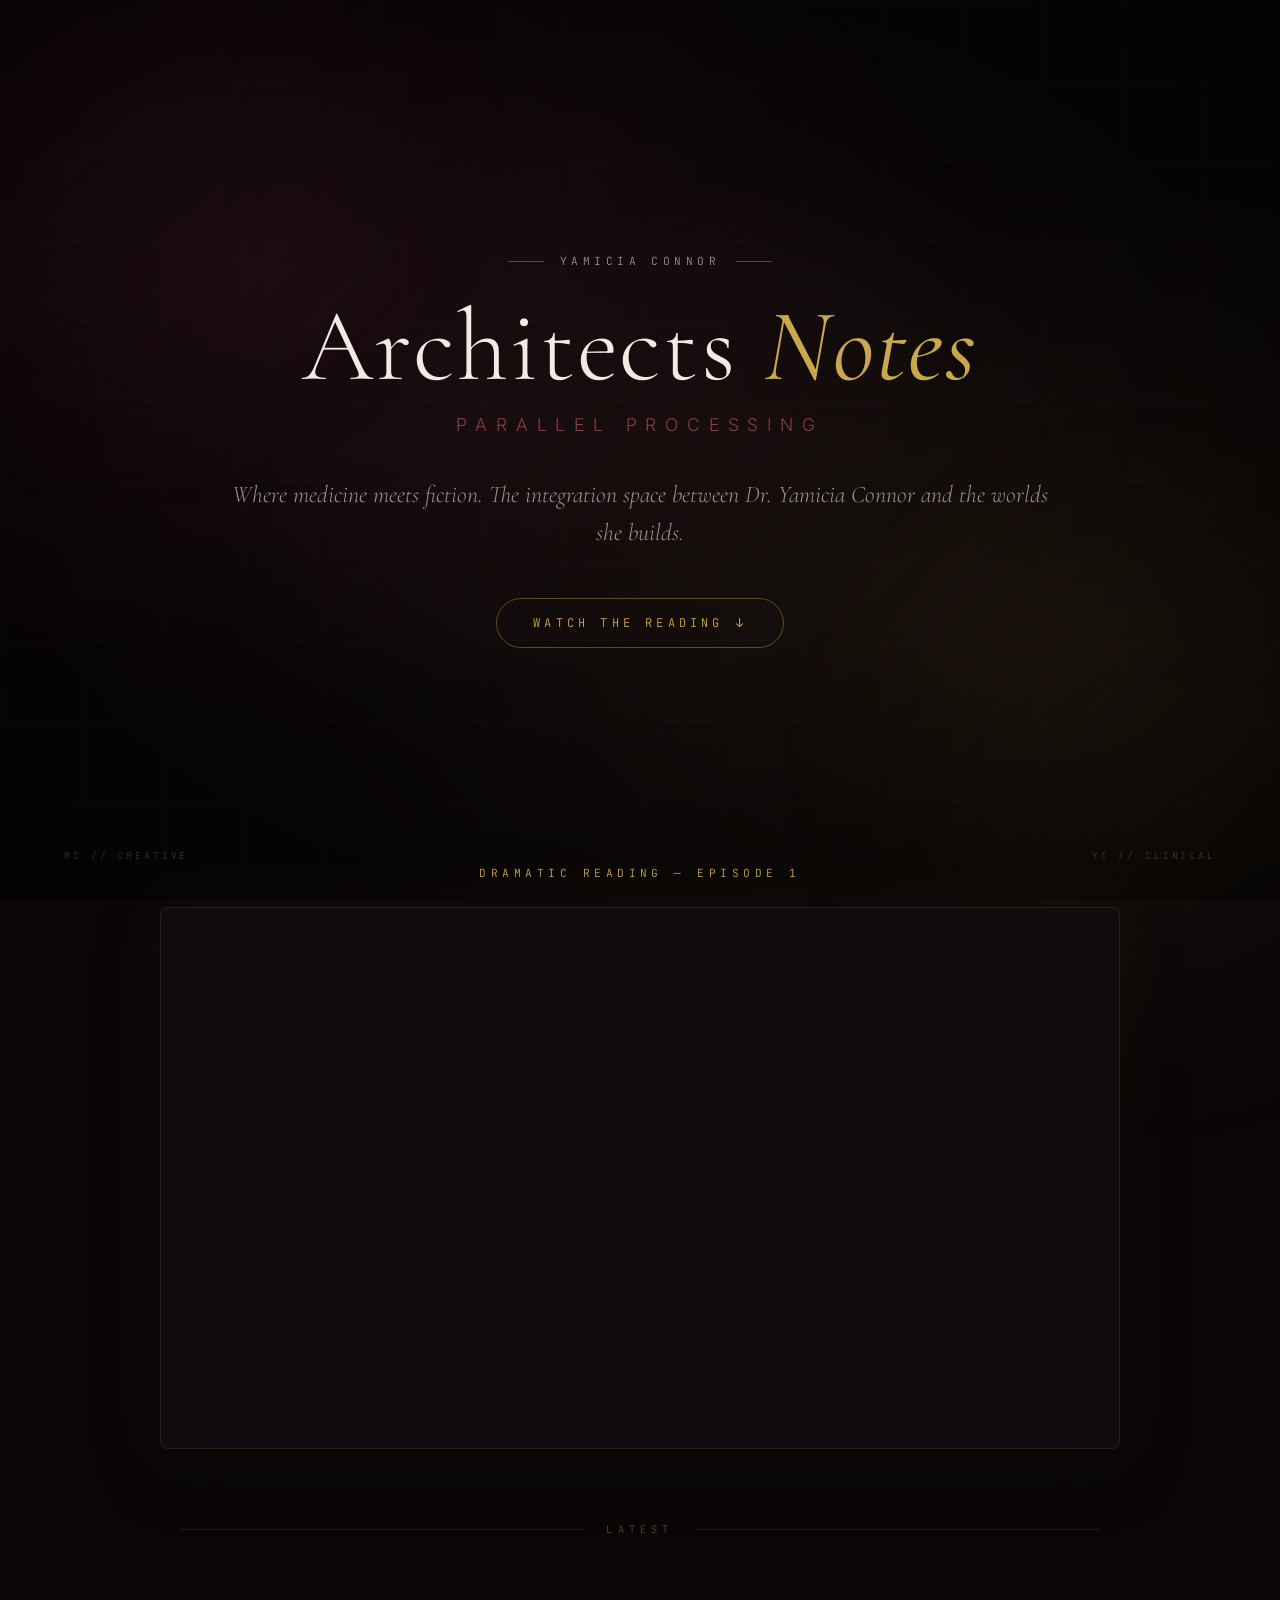
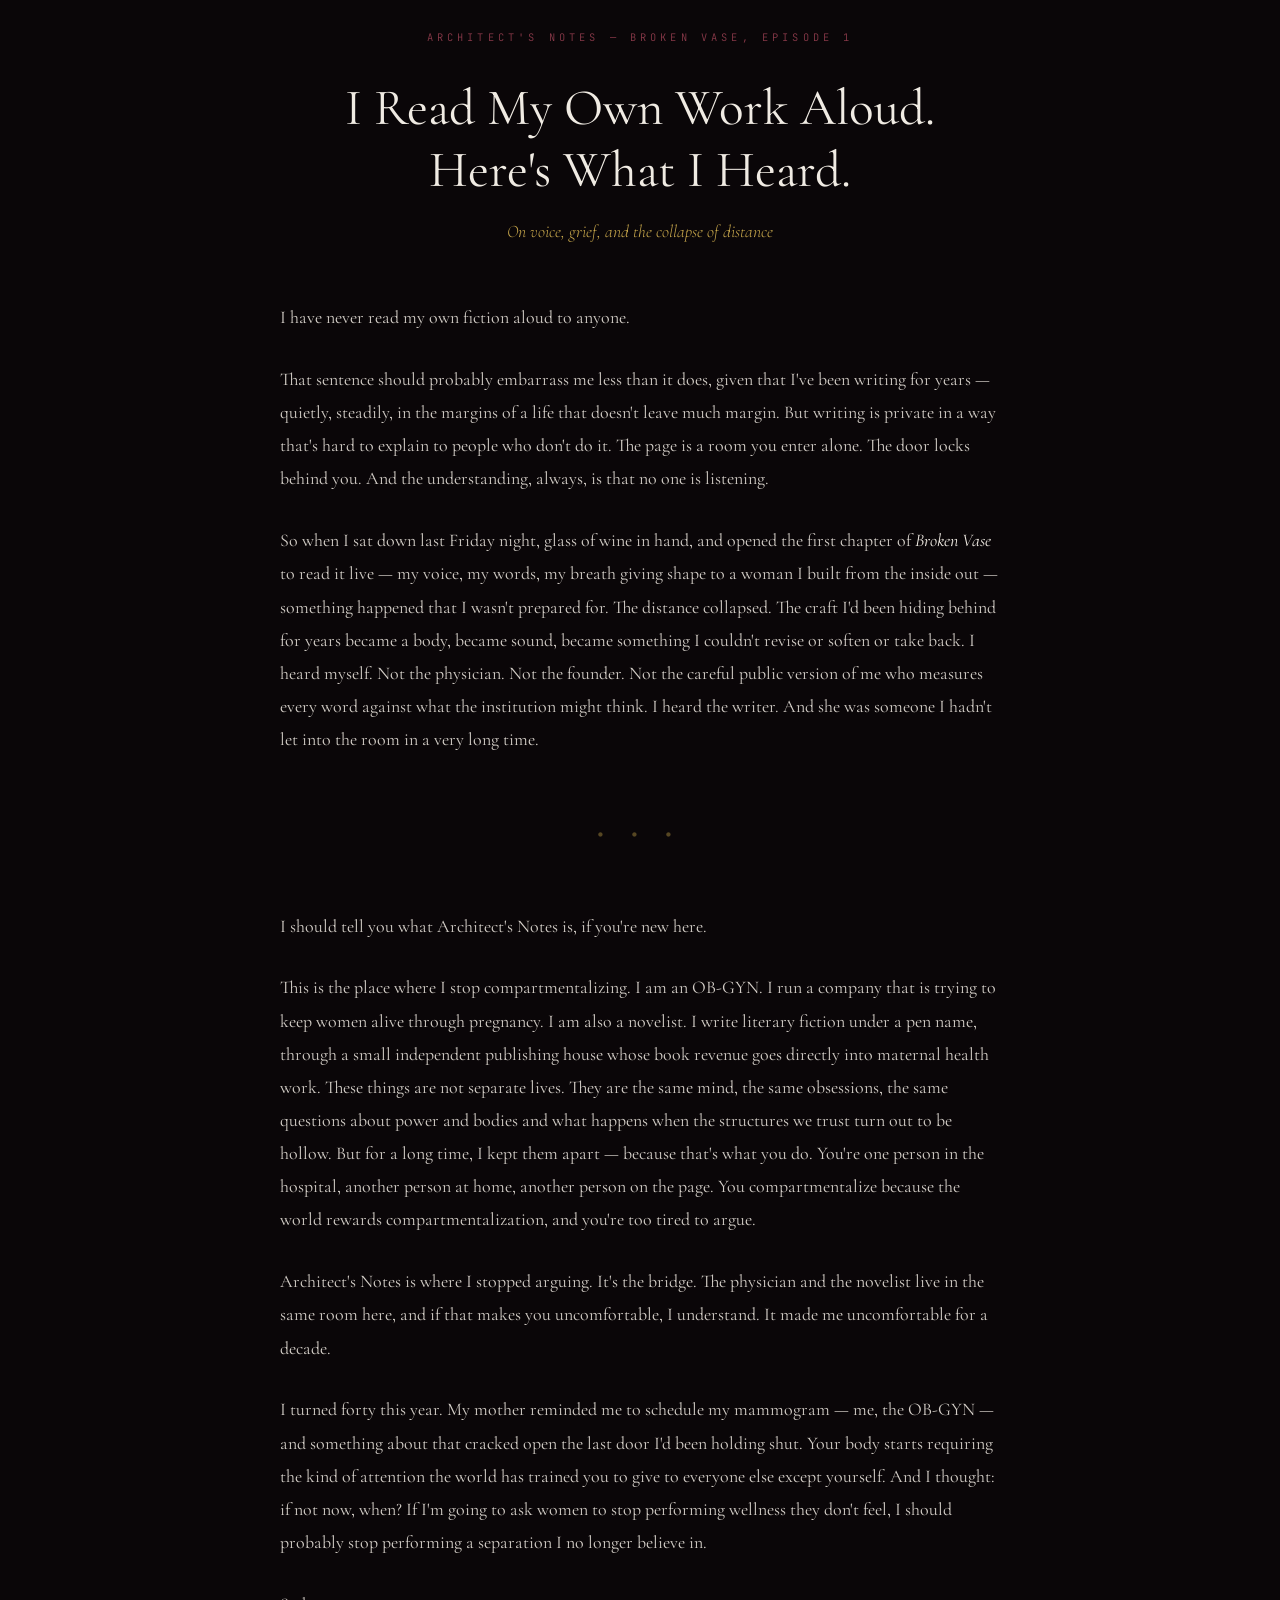
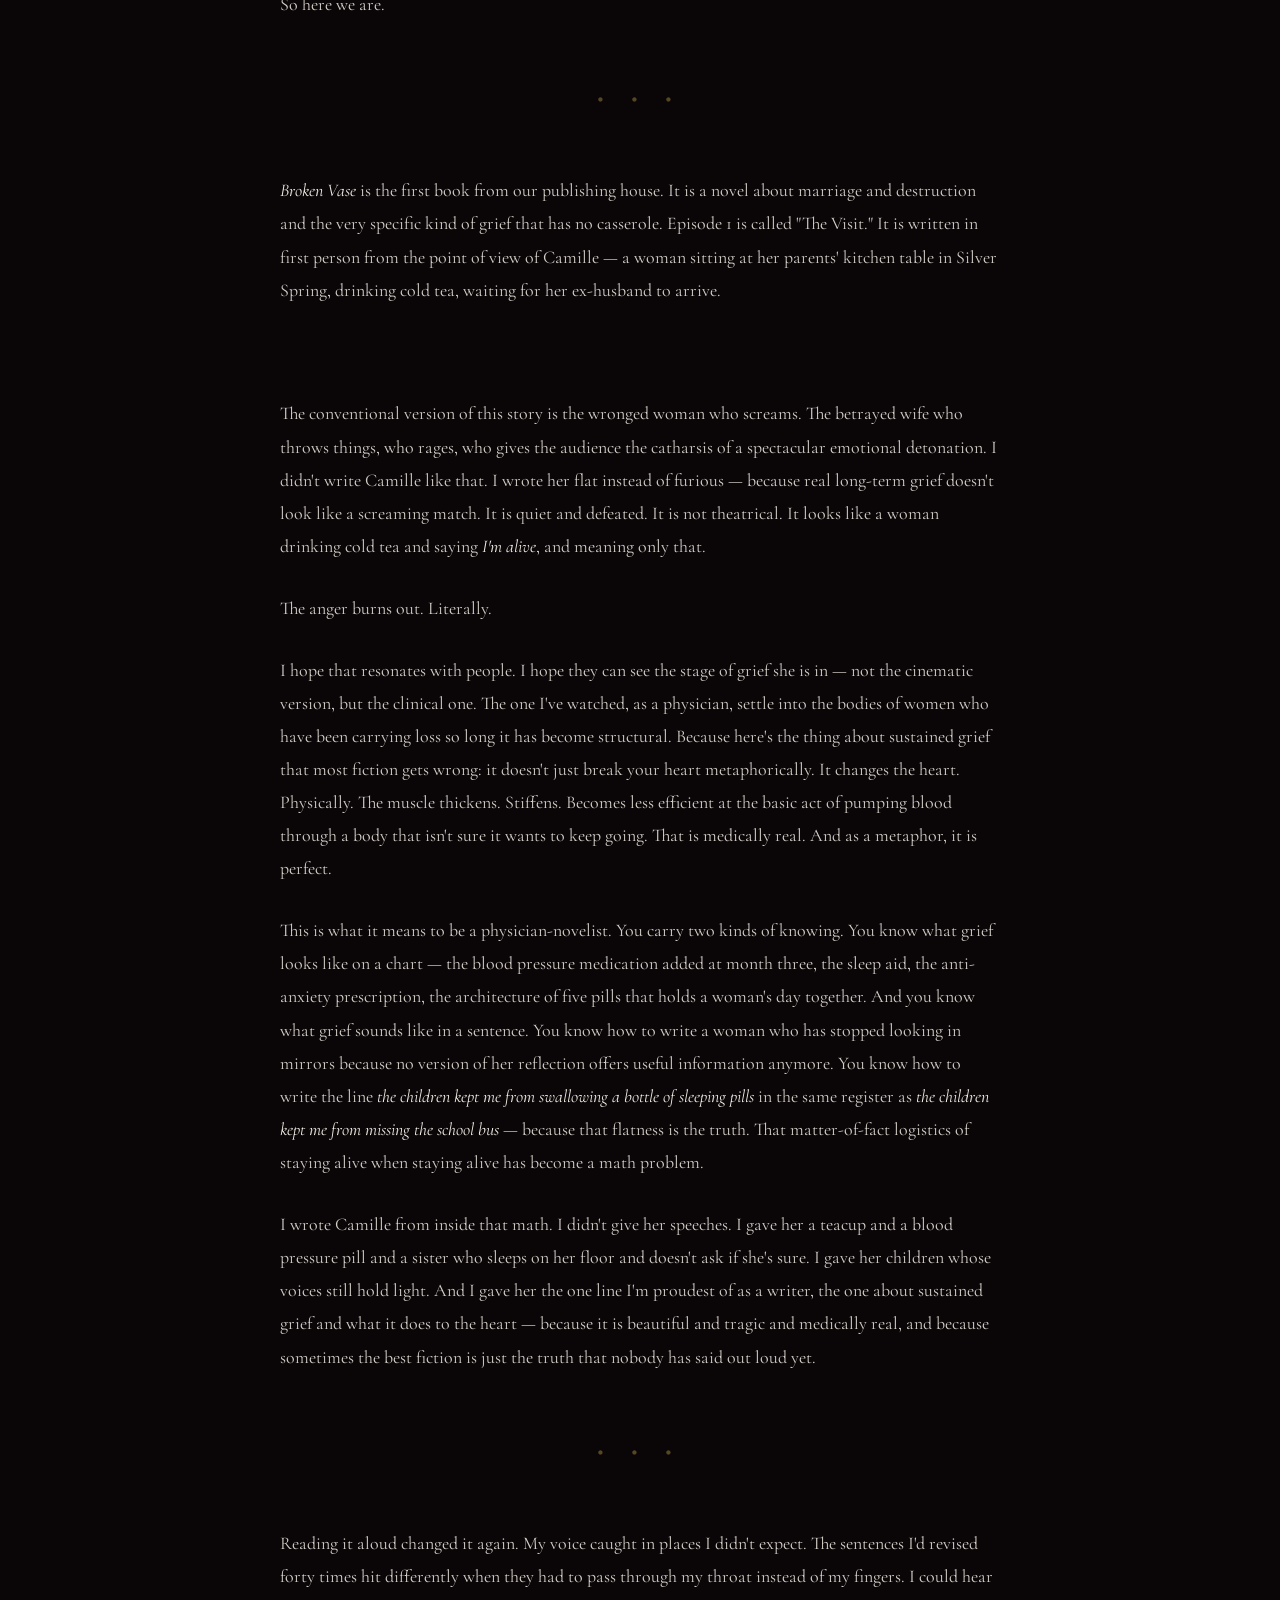
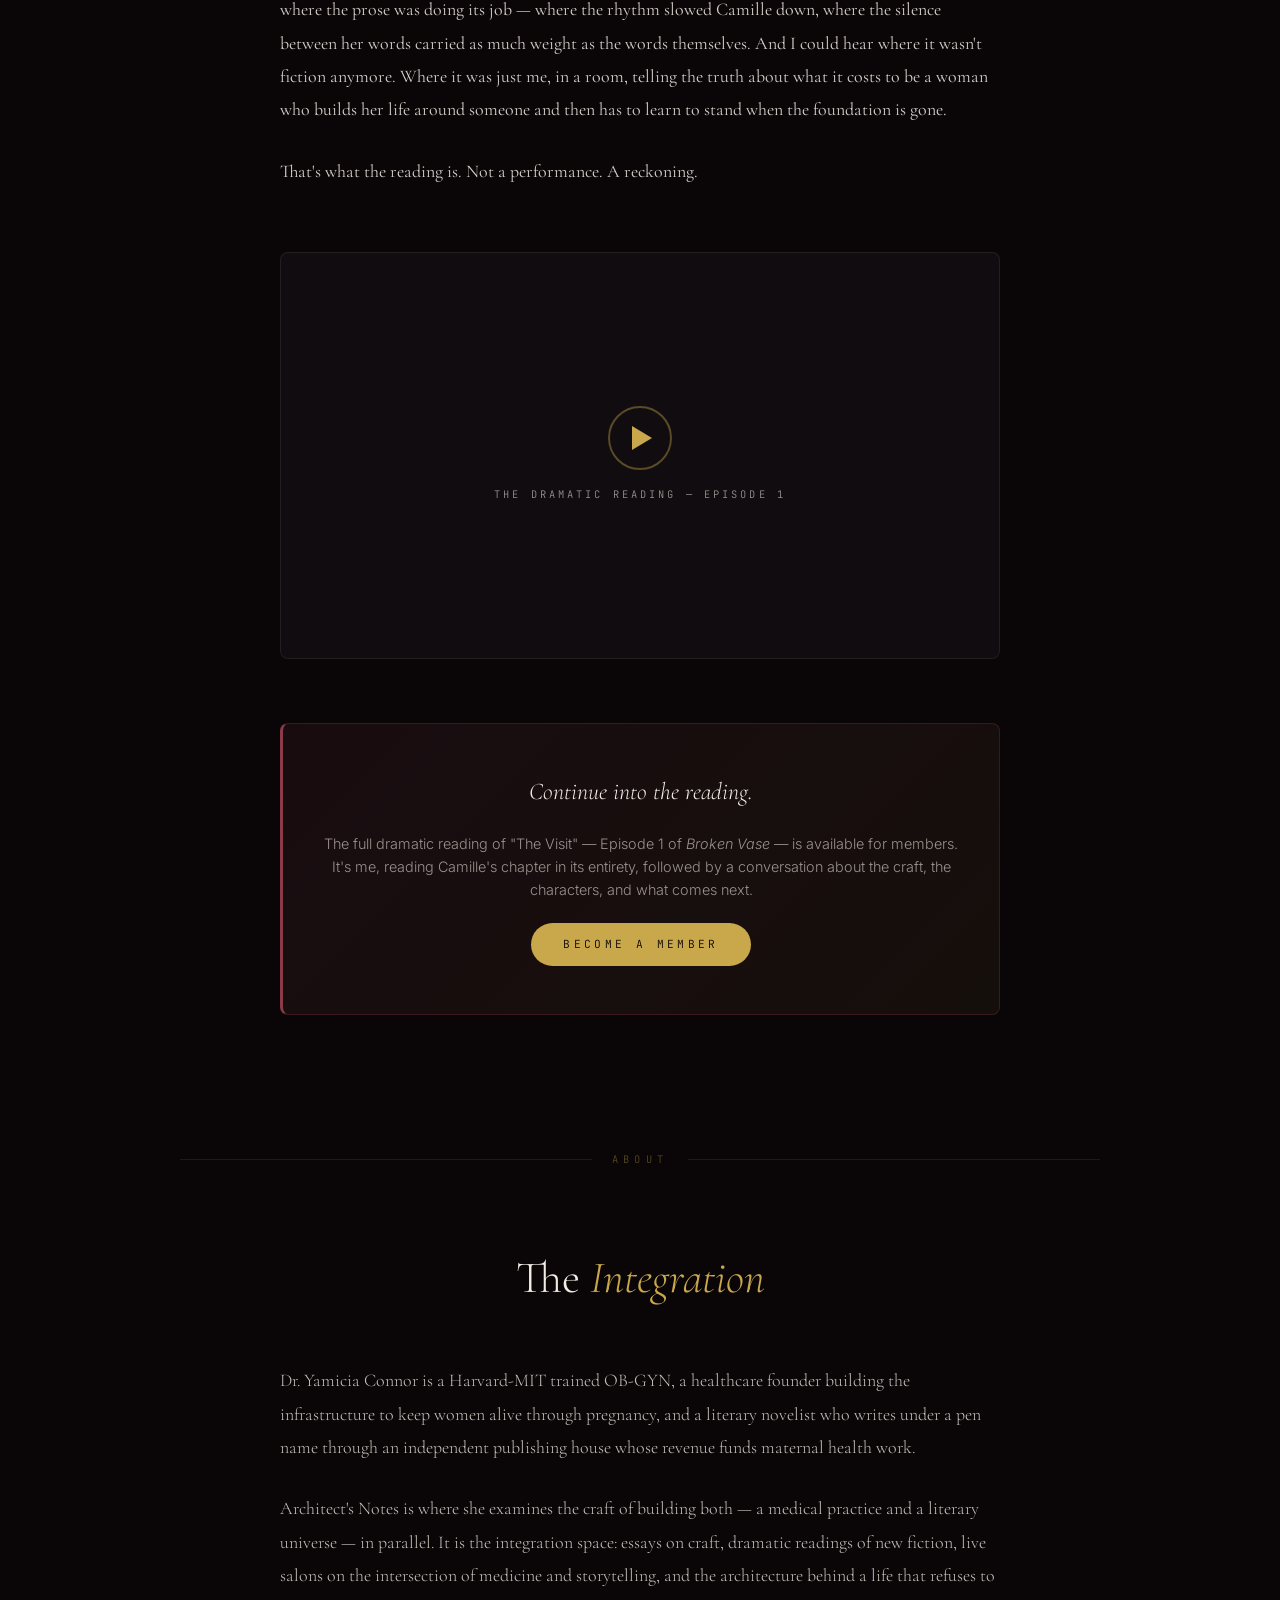
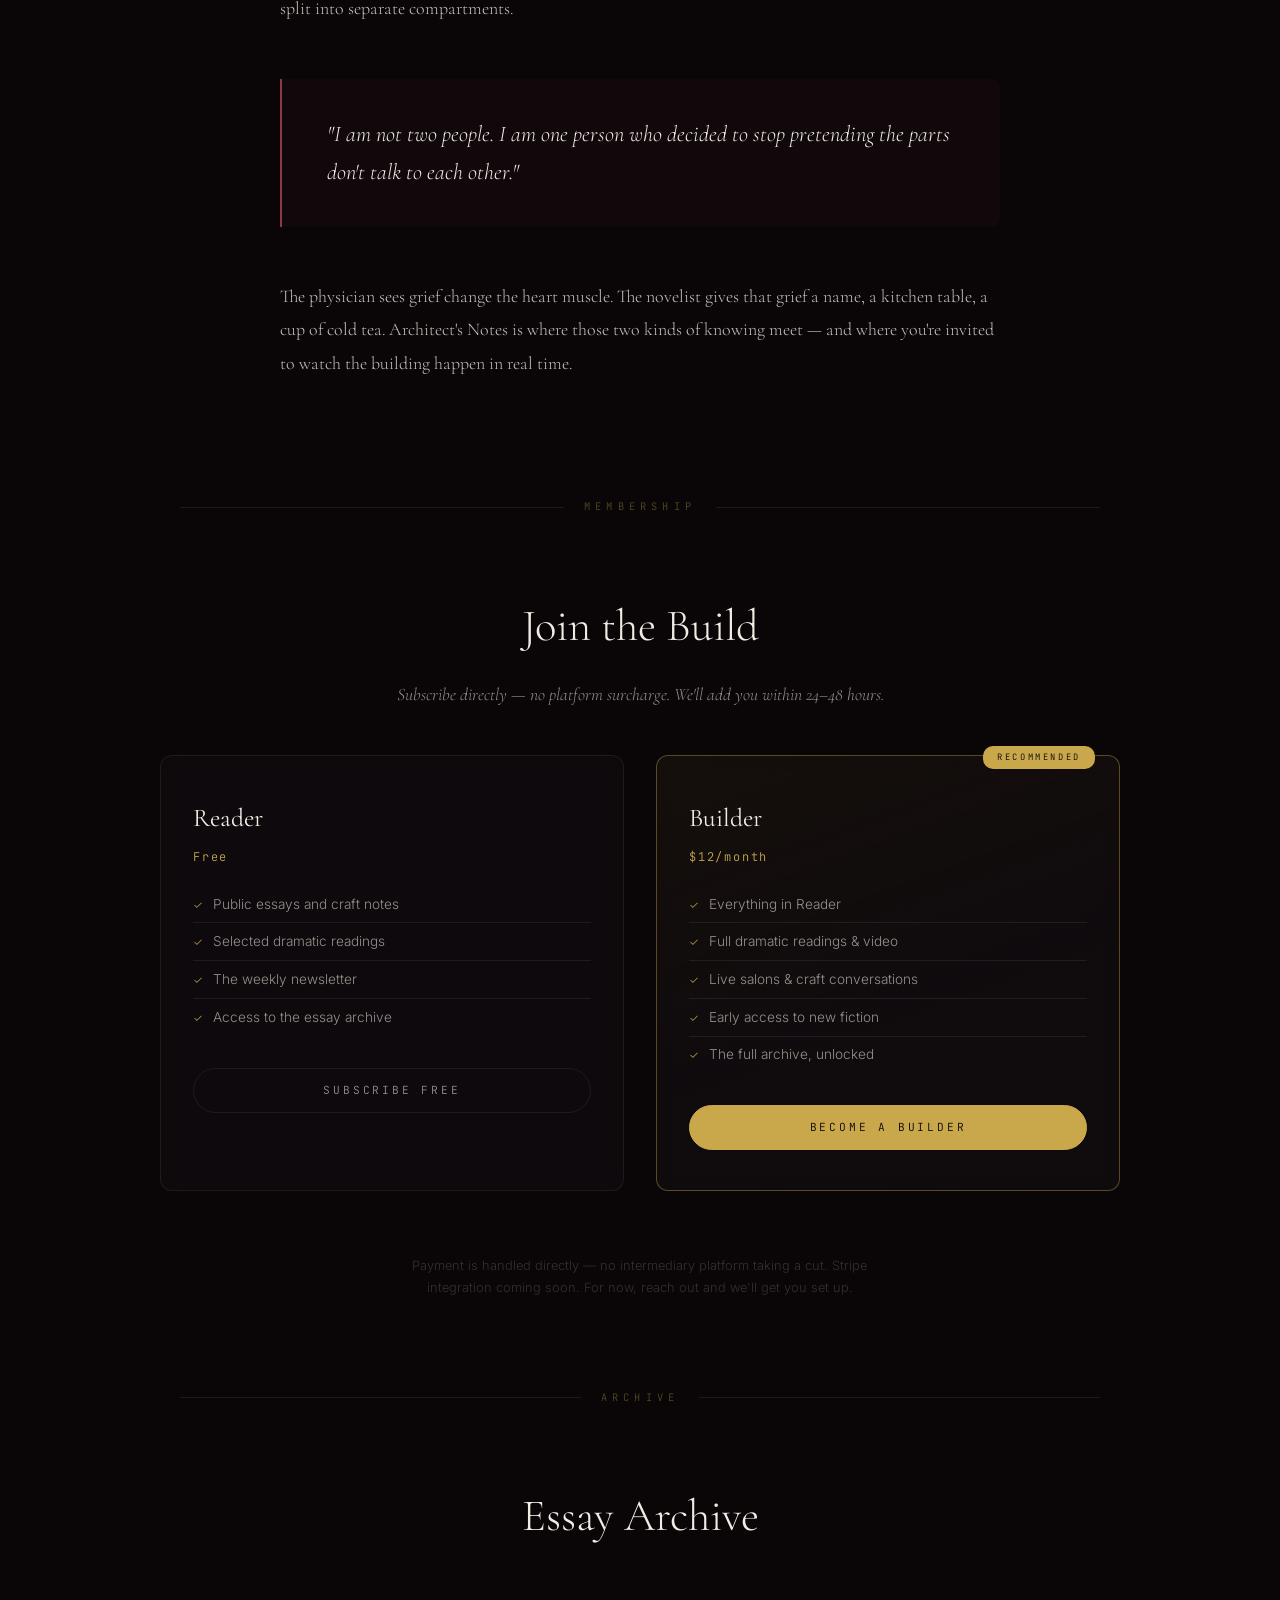
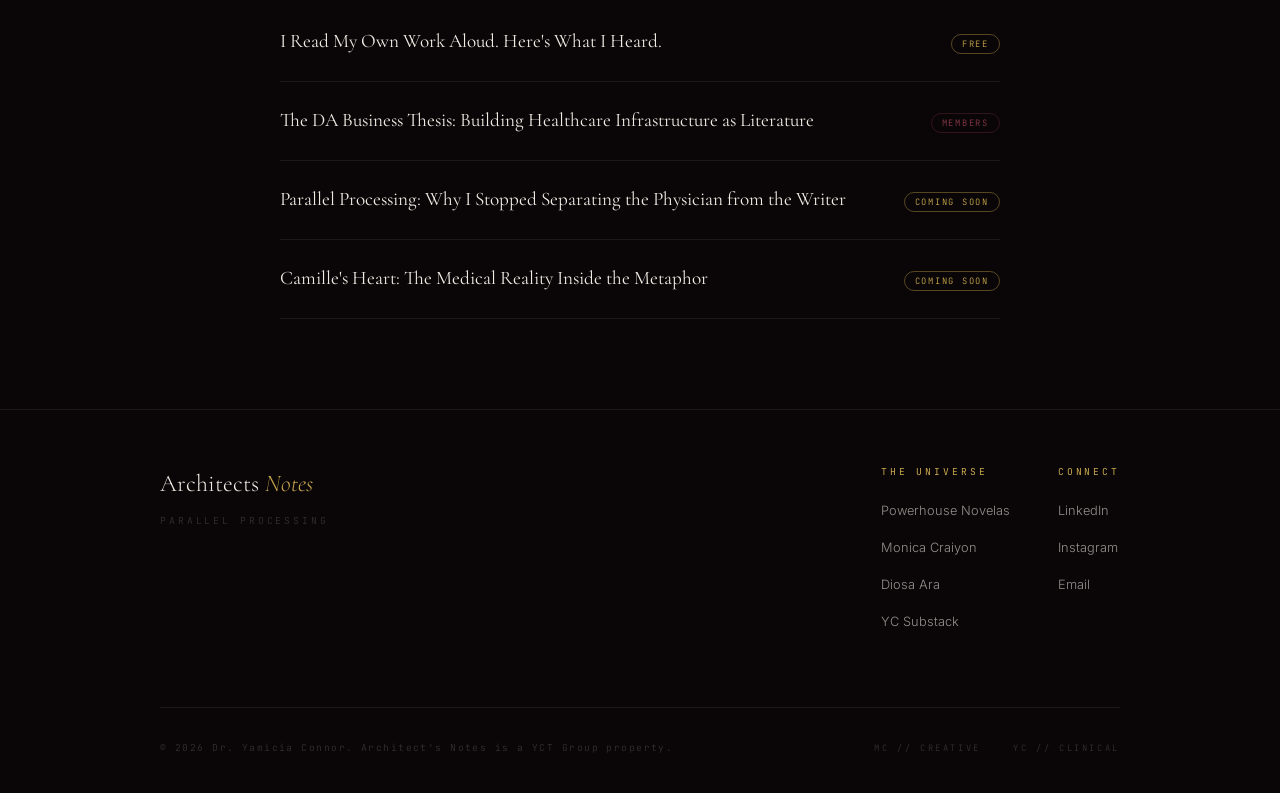
==== commit 116e587f: "Add YouTube video embed for BV dramatic reading at top of page" ====
--- a/index.html
+++ b/index.html
@@ -289,6 +289,50 @@
 }
 
 /* ═══════════════════════════════════════════════════════════
+   VIDEO SHOWCASE
+   ═══════════════════════════════════════════════════════════ */
+.video-showcase {
+  padding: 0 5vw 8vh;
+  margin-top: -4vh;
+}
+
+.video-showcase-container {
+  max-width: 960px;
+  margin: 0 auto;
+}
+
+.video-showcase-label {
+  font-family: var(--font-mono);
+  font-size: 0.7rem;
+  color: var(--gold);
+  letter-spacing: 0.4em;
+  text-transform: uppercase;
+  text-align: center;
+  margin-bottom: 1.5rem;
+}
+
+.video-showcase-wrapper {
+  position: relative;
+  padding-bottom: 56.25%;
+  background: var(--bg-elevated);
+  border: 1px solid var(--gold-faint);
+  border-radius: 8px;
+  overflow: hidden;
+  box-shadow:
+    0 0 60px rgba(201, 168, 76, 0.06),
+    0 20px 60px rgba(0, 0, 0, 0.4);
+}
+
+.video-showcase-wrapper iframe {
+  position: absolute;
+  top: 0;
+  left: 0;
+  width: 100%;
+  height: 100%;
+  border: 0;
+}
+
+/* ═══════════════════════════════════════════════════════════
    ESSAY
    ═══════════════════════════════════════════════════════════ */
 .essay-section {
@@ -899,13 +943,28 @@
     <h1 class="hero-title">Architects <span class="em">Notes</span></h1>
     <div class="hero-series">Parallel Processing</div>
     <p class="hero-subtitle">Where medicine meets fiction. The integration space between Dr. Yamicia Connor and the worlds she builds.</p>
-    <a href="#latest" class="hero-cta">
-      Read the latest <span class="arrow">&darr;</span>
+    <a href="#watch" class="hero-cta">
+      Watch the reading <span class="arrow">&darr;</span>
     </a>
   </div>
   <div class="hero-footer">
     <div>MC // Creative</div>
     <div>YC // Clinical</div>
+  </div>
+</section>
+
+<!-- ═══════════════ VIDEO SHOWCASE ═══════════════ -->
+<section class="video-showcase reveal" id="watch">
+  <div class="video-showcase-container">
+    <div class="video-showcase-label">Dramatic Reading &mdash; Episode 1</div>
+    <div class="video-showcase-wrapper">
+      <iframe
+        src="https://www.youtube.com/embed/vN27Hb3qX8s?rel=0&modestbranding=1"
+        title="Broken Vase — Dramatic Reading, Episode 1"
+        allow="accelerometer; autoplay; clipboard-write; encrypted-media; gyroscope; picture-in-picture"
+        allowfullscreen>
+      </iframe>
+    </div>
   </div>
 </section>
 
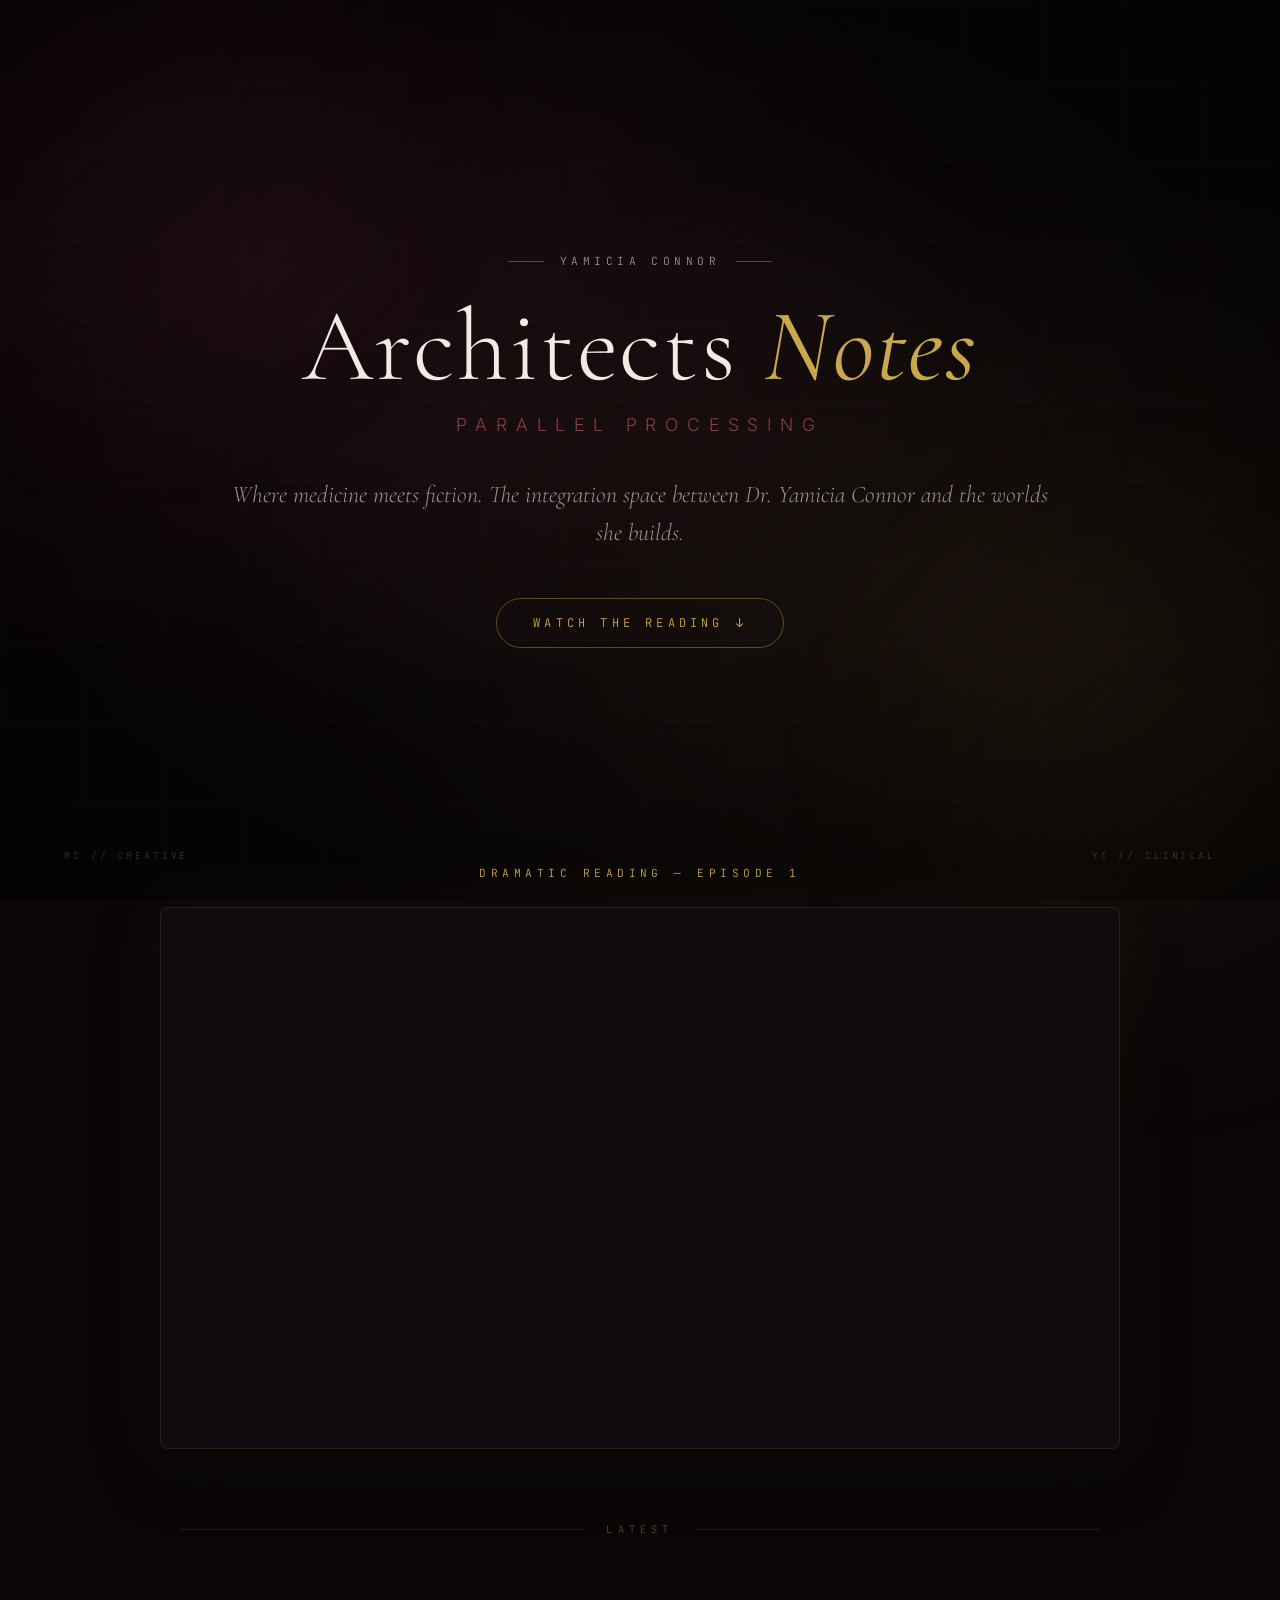
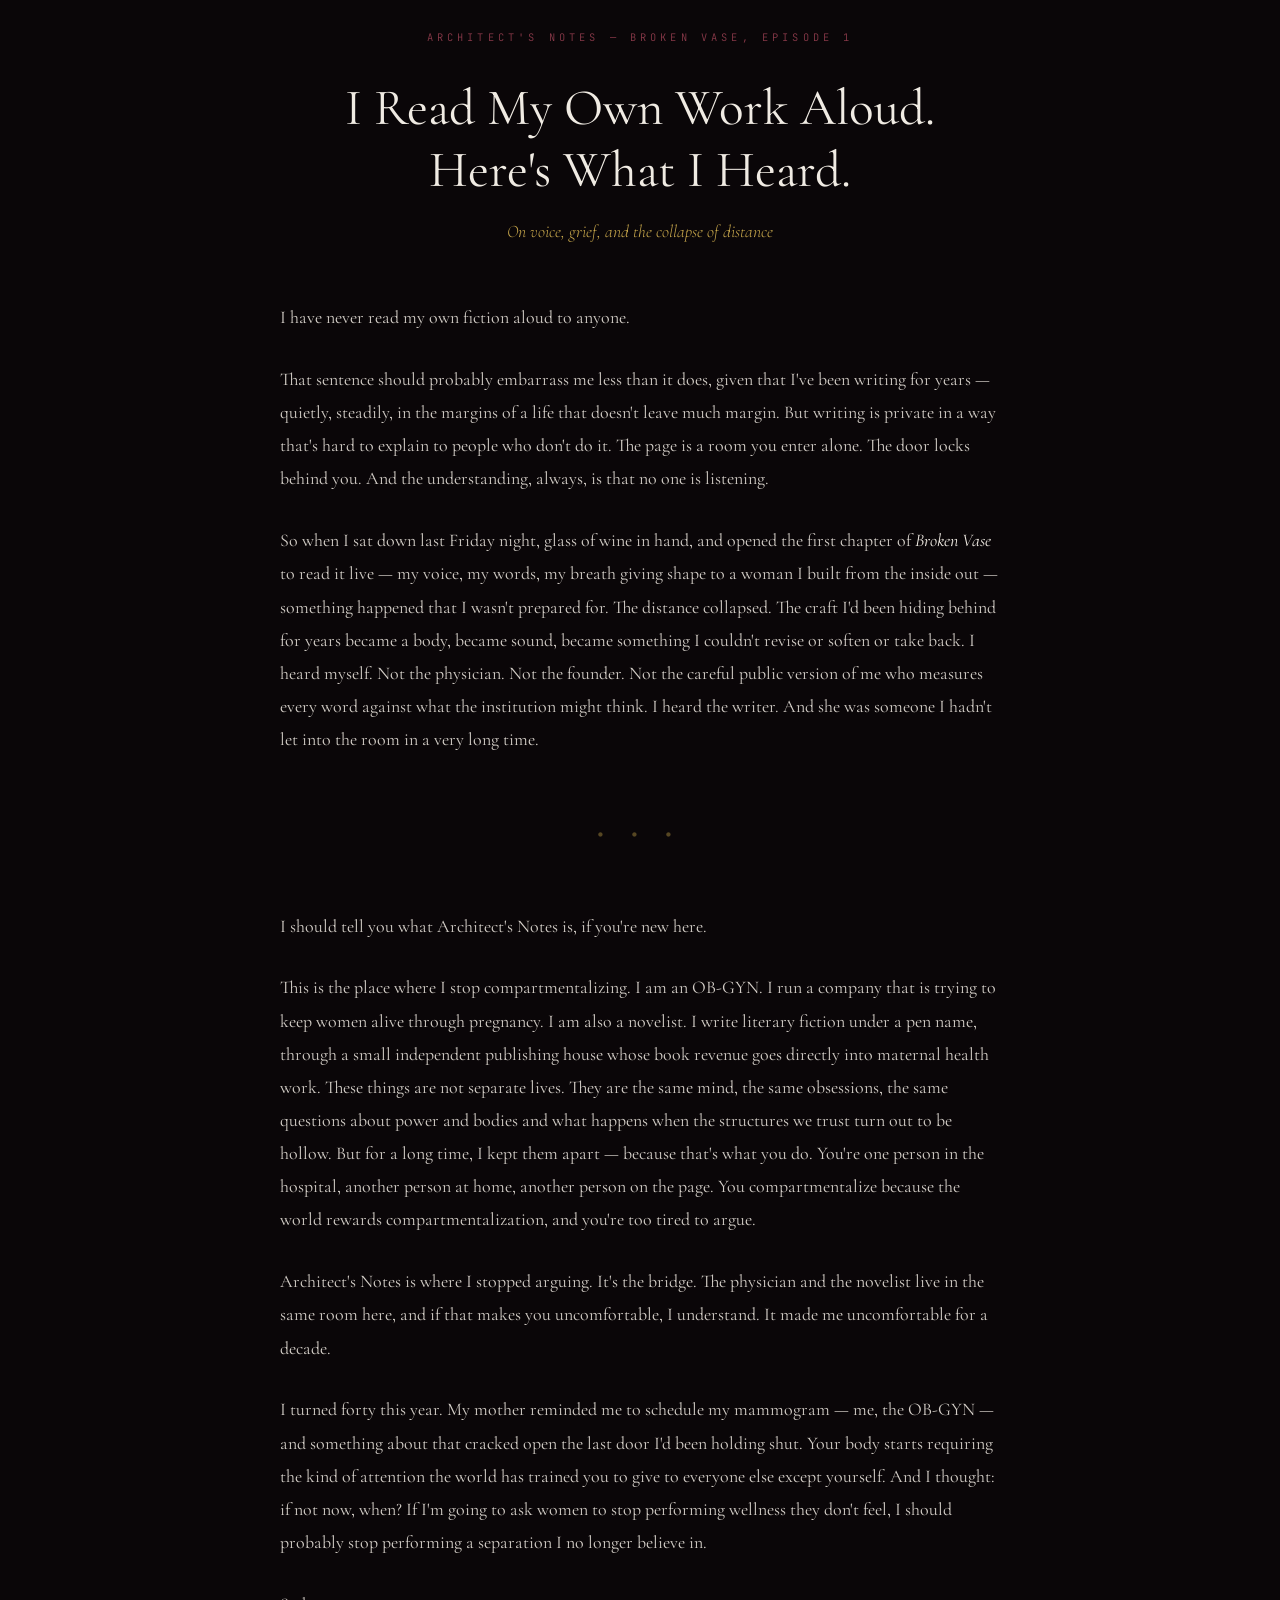
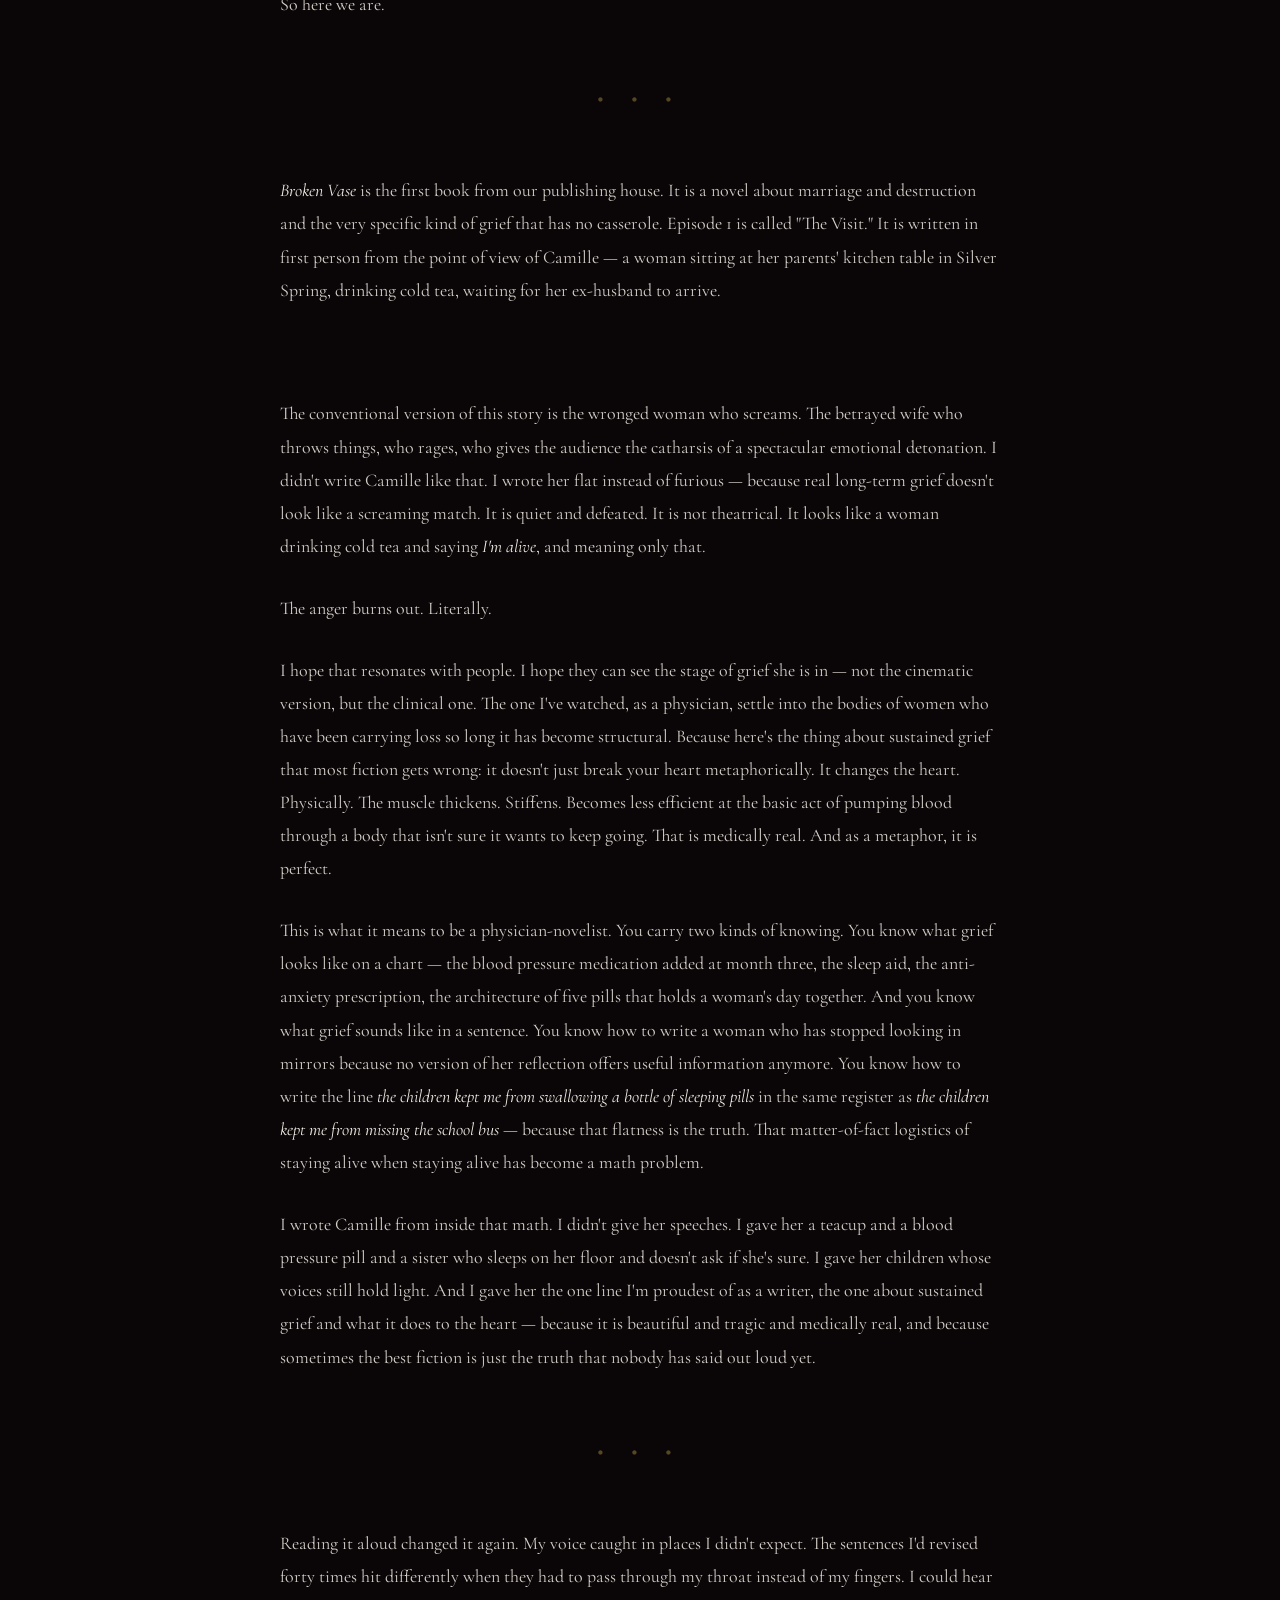
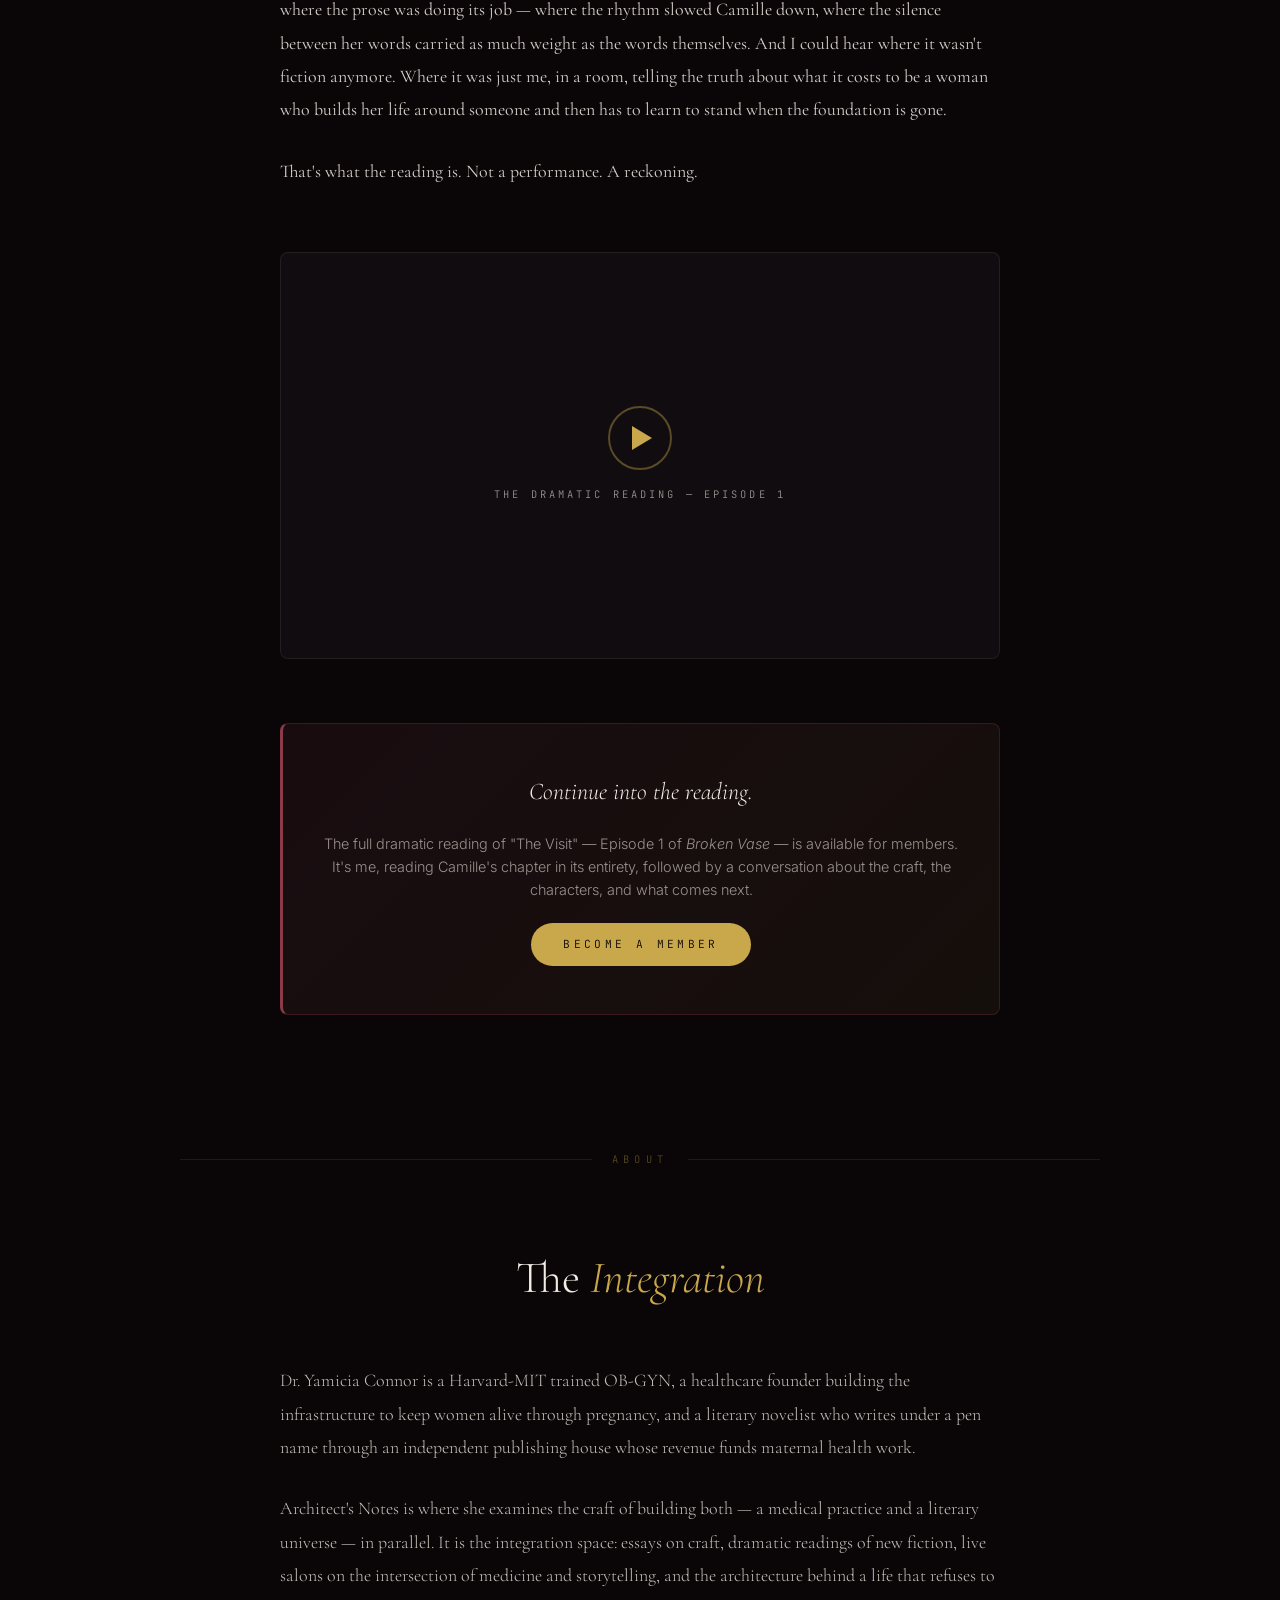
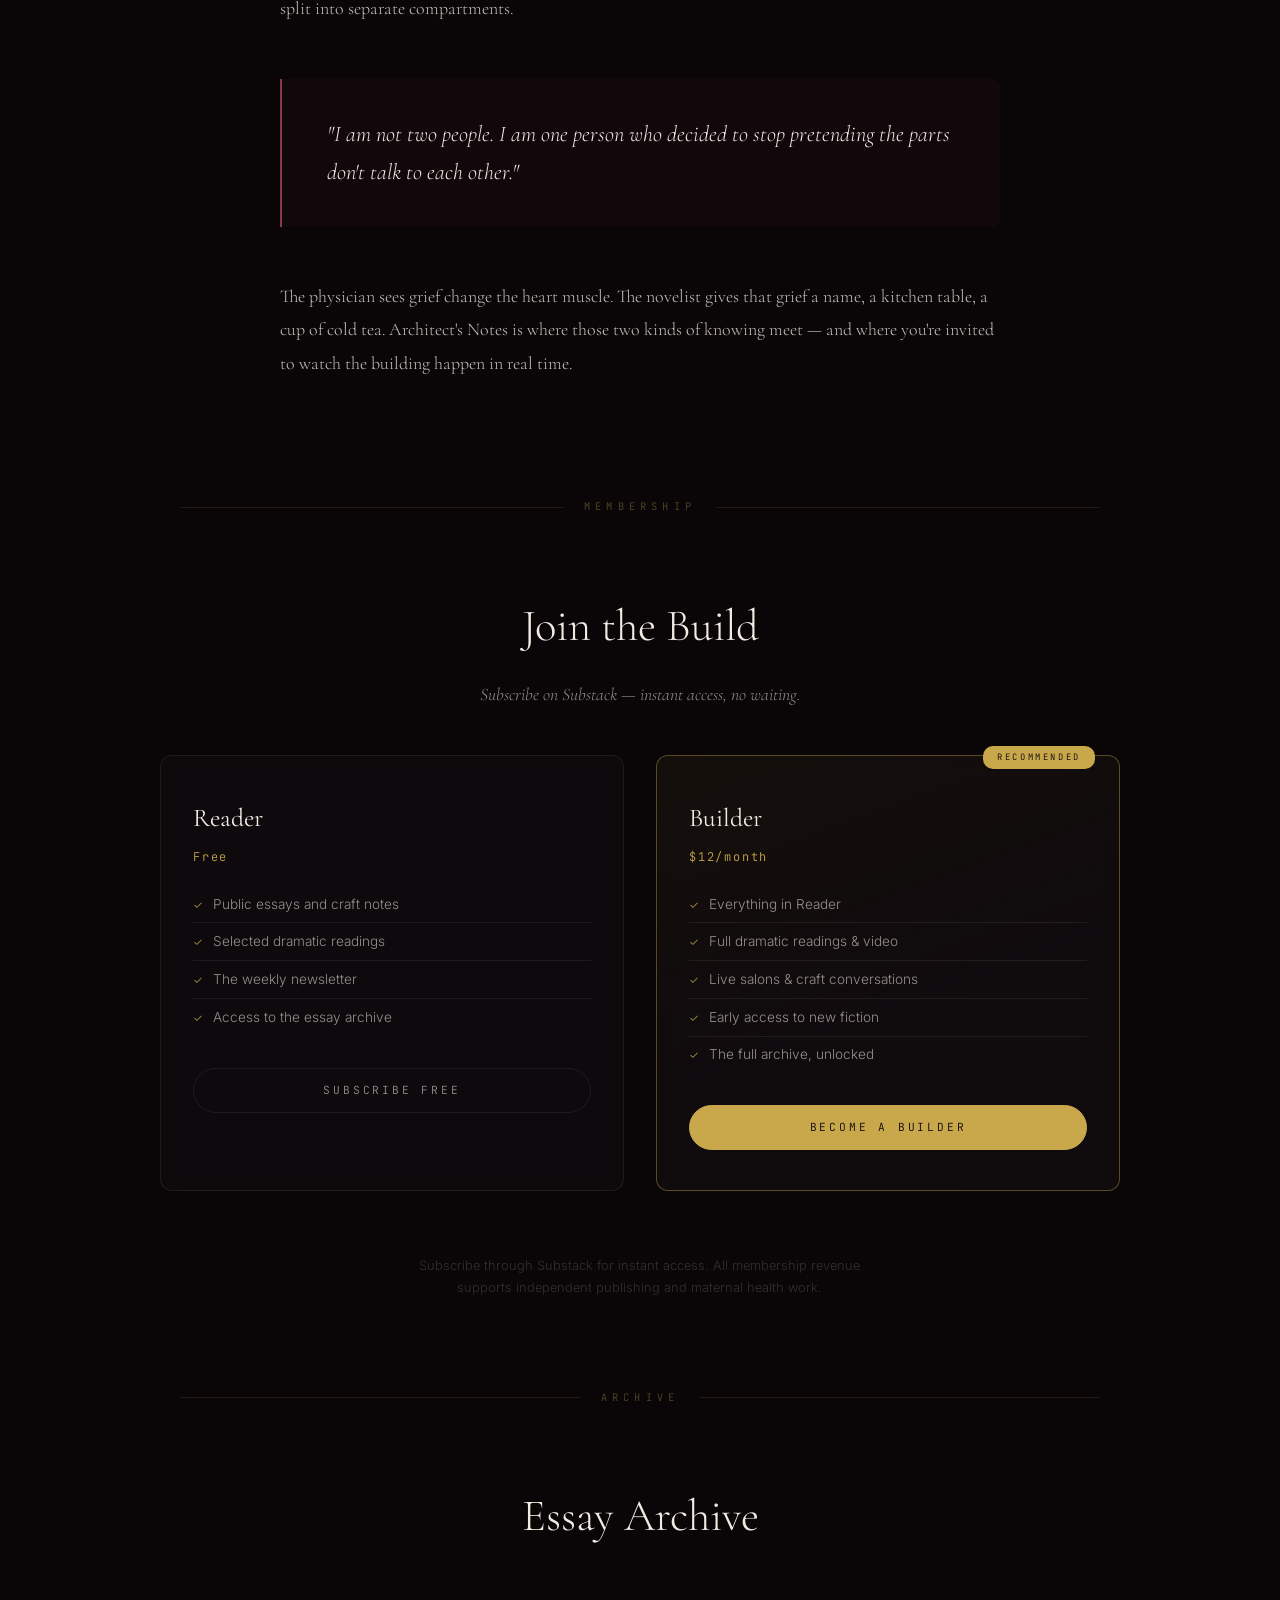
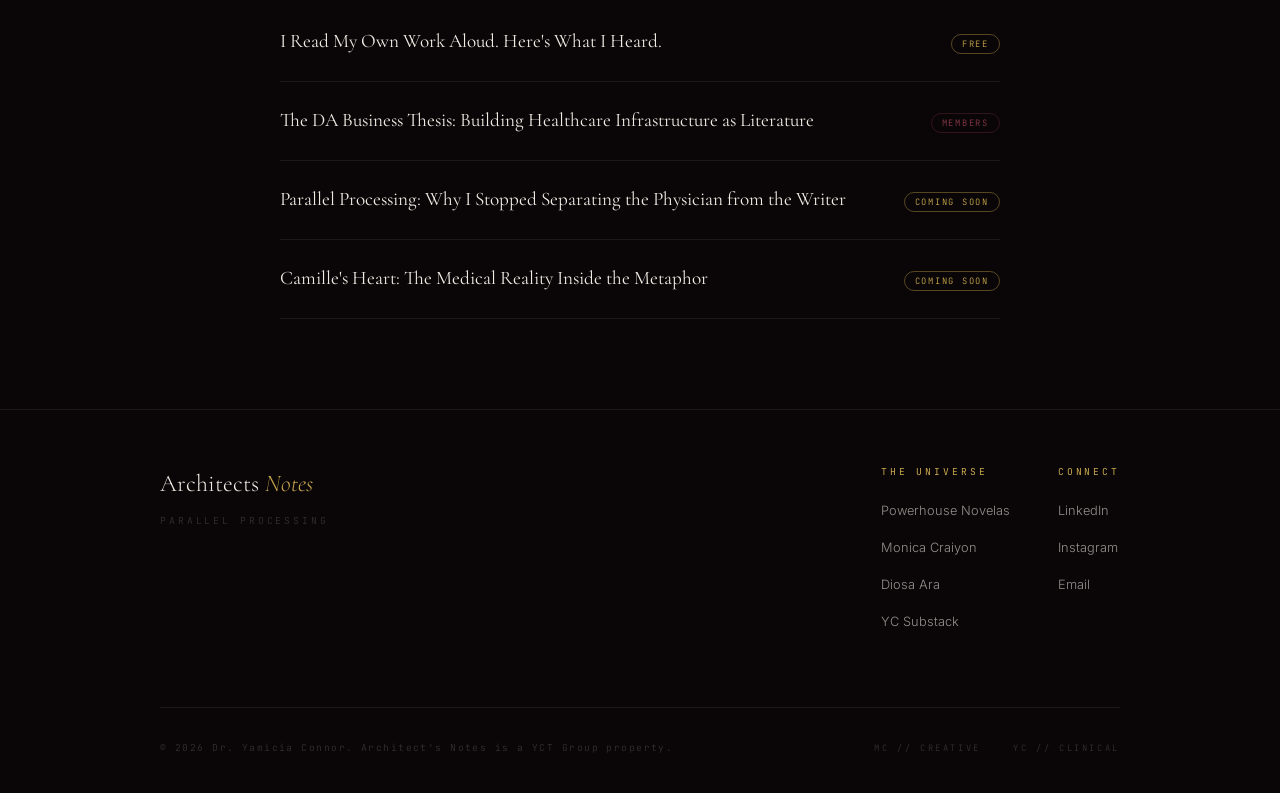
==== commit 2d509b89: "Update all subscribe links to point to YC Substack (yamiciadconnor.substack.com)" ====
--- a/index.html
+++ b/index.html
@@ -1080,7 +1080,7 @@
   <div class="membership-container">
     <div class="membership-header reveal">
       <h2 class="membership-title">Join the Build</h2>
-      <p class="membership-subtitle">Subscribe directly &mdash; no platform surcharge. We'll add you within 24&ndash;48 hours.</p>
+      <p class="membership-subtitle">Subscribe on Substack &mdash; instant access, no waiting.</p>
     </div>
 
     <div class="tiers">
@@ -1094,7 +1094,7 @@
           <li><span class="check">&check;</span> The weekly newsletter</li>
           <li><span class="check">&check;</span> Access to the essay archive</li>
         </ul>
-        <a href="mailto:contact@diosara.com?subject=Architect's Notes — Free Subscription&body=I'd like to subscribe to the free tier of Architect's Notes." class="tier-cta outline">Subscribe Free</a>
+        <a href="https://yamiciadconnor.substack.com/subscribe" class="tier-cta outline">Subscribe Free</a>
       </div>
 
       <!-- Paid Tier -->
@@ -1108,11 +1108,11 @@
           <li><span class="check">&check;</span> Early access to new fiction</li>
           <li><span class="check">&check;</span> The full archive, unlocked</li>
         </ul>
-        <a href="mailto:contact@diosara.com?subject=Architect's Notes — Builder Membership&body=I'd like to subscribe to the Builder tier ($12/month) of Architect's Notes. Please send me payment details." class="tier-cta solid">Become a Builder</a>
+        <a href="https://yamiciadconnor.substack.com/subscribe" class="tier-cta solid">Become a Builder</a>
       </div>
     </div>
 
-    <p class="membership-note reveal">Payment is handled directly &mdash; no intermediary platform taking a cut. Stripe integration coming soon. For now, reach out and we'll get you set up.</p>
+    <p class="membership-note reveal">Subscribe through Substack for instant access. All membership revenue supports independent publishing and maternal health work.</p>
   </div>
 </section>
 
@@ -1180,7 +1180,7 @@
             <li><a href="https://powerhousenovelas.com" target="_blank" rel="noopener">Powerhouse Novelas</a></li>
             <li><a href="https://monicacraiyon.com" target="_blank" rel="noopener">Monica Craiyon</a></li>
             <li><a href="https://diosara.com" target="_blank" rel="noopener">Diosa Ara</a></li>
-            <li><a href="#" target="_blank" rel="noopener">YC Substack</a></li>
+            <li><a href="https://yamiciadconnor.substack.com/" target="_blank" rel="noopener">YC Substack</a></li>
           </ul>
         </div>
         <div class="footer-col">
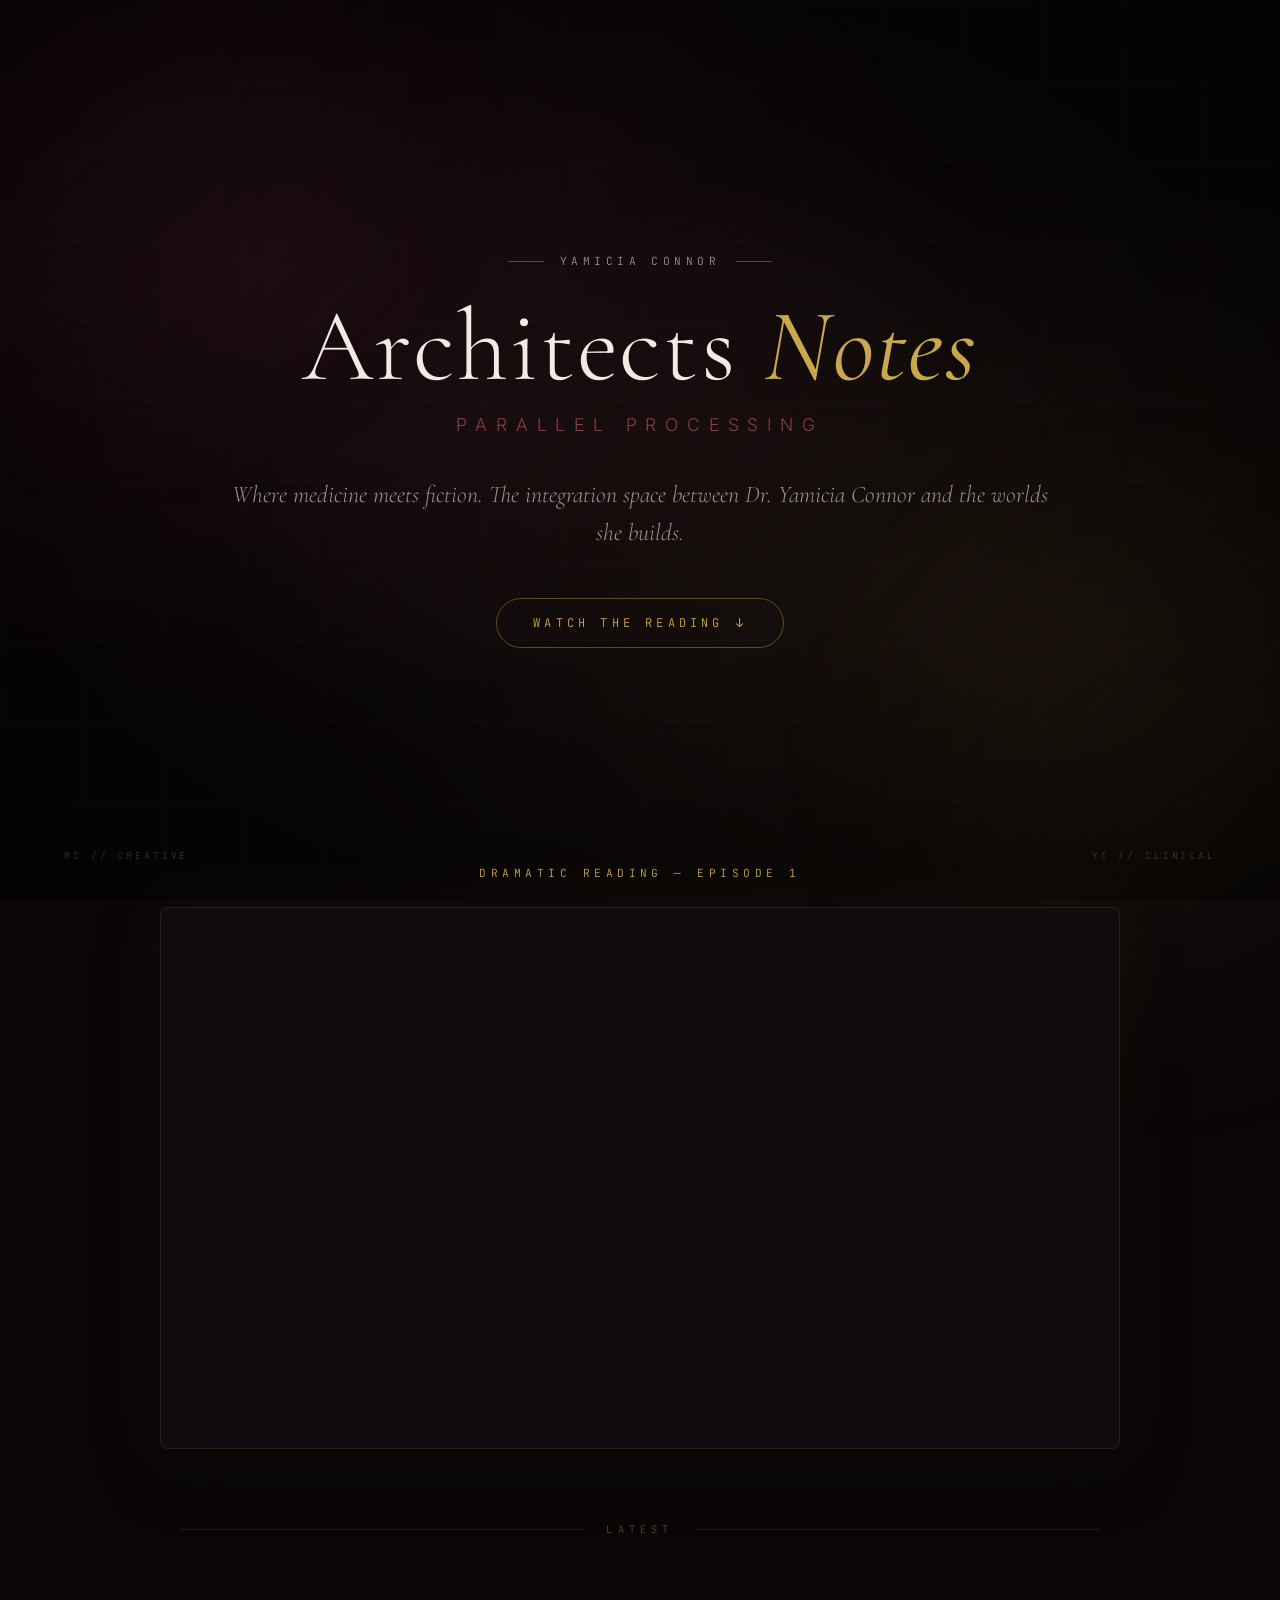
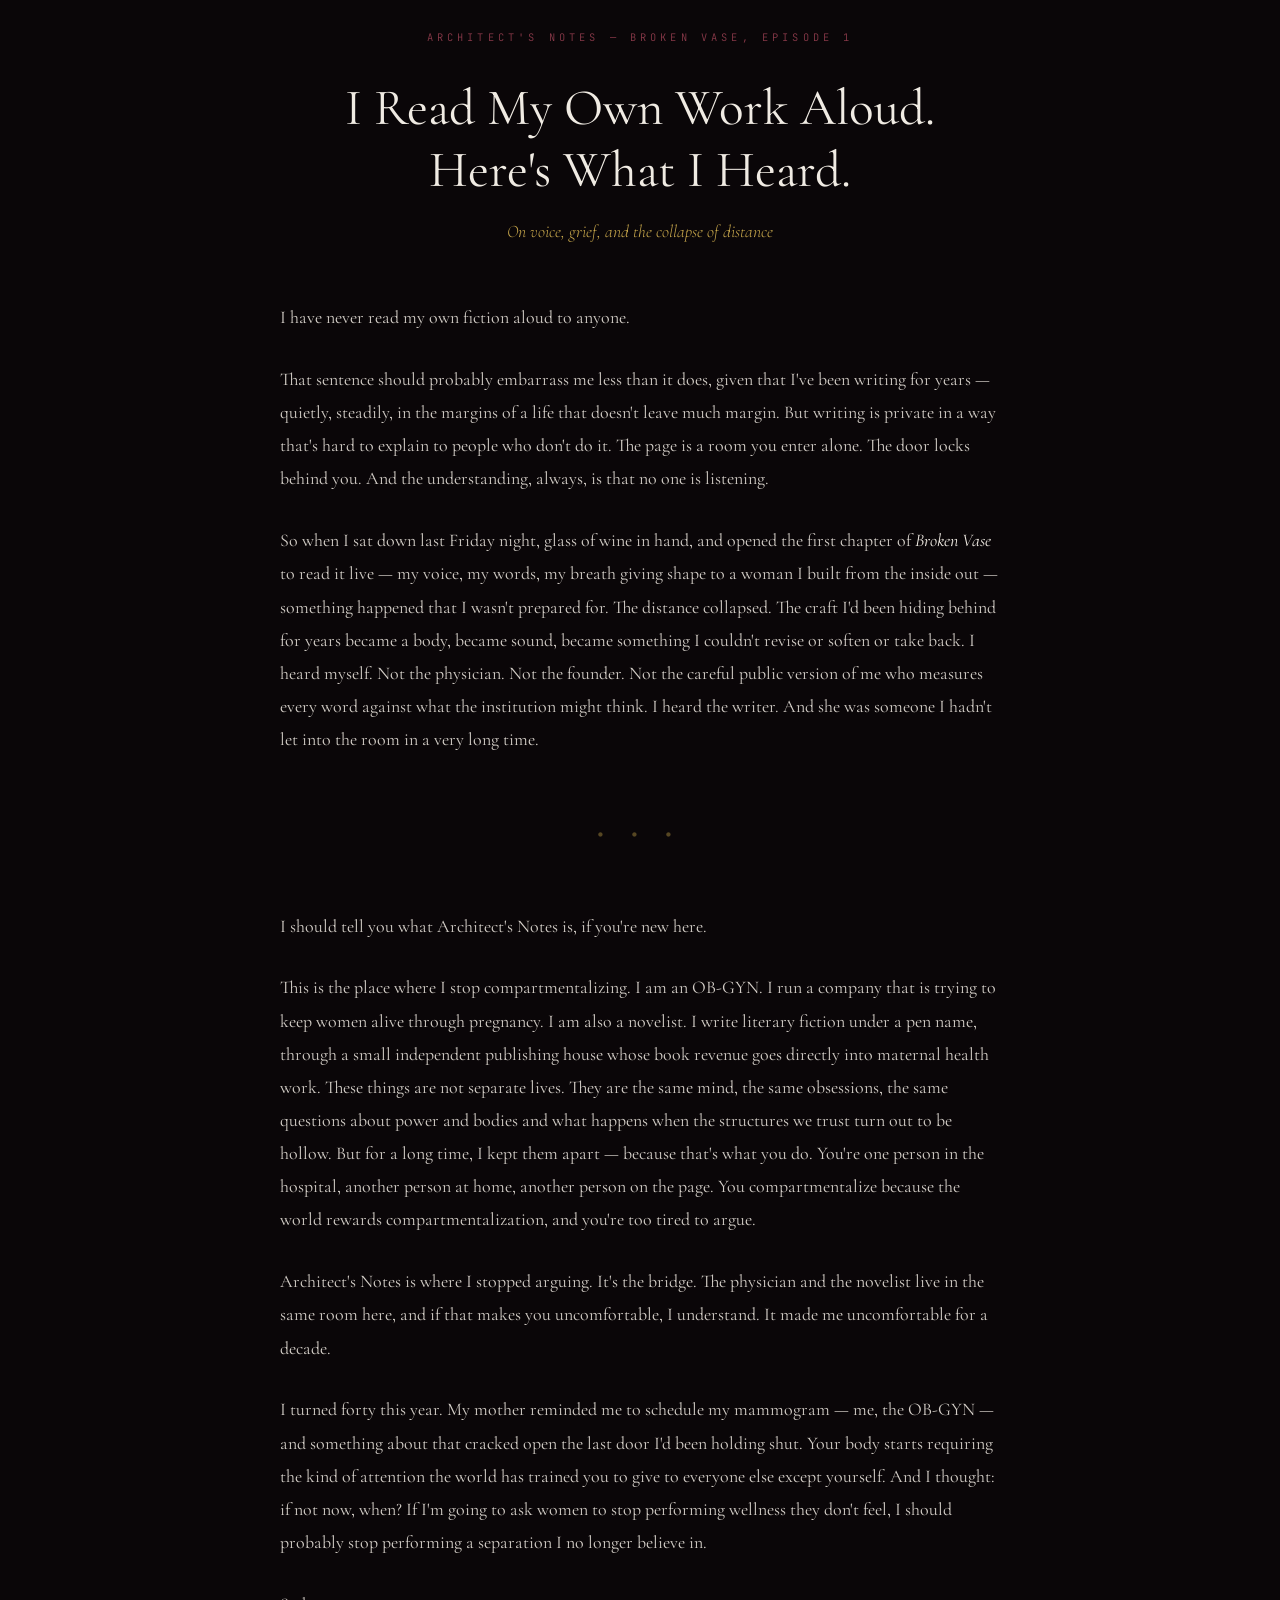
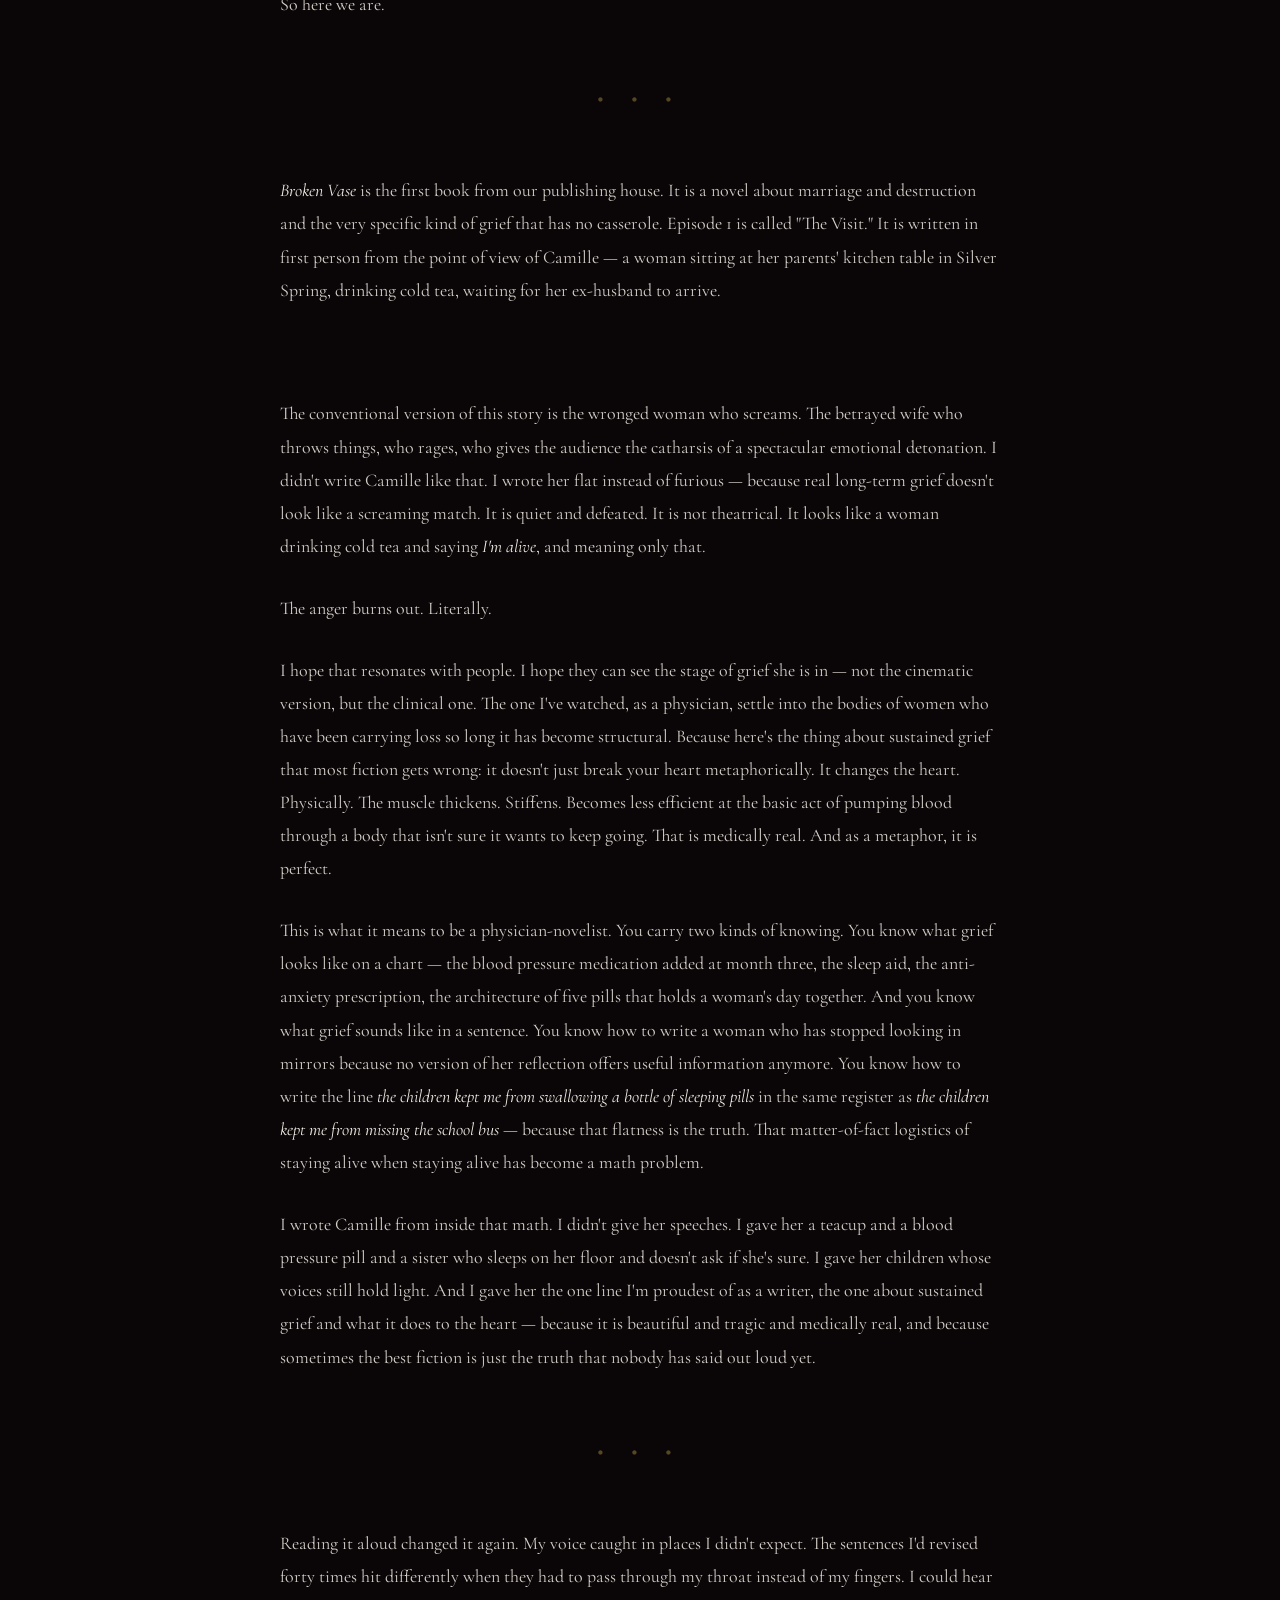
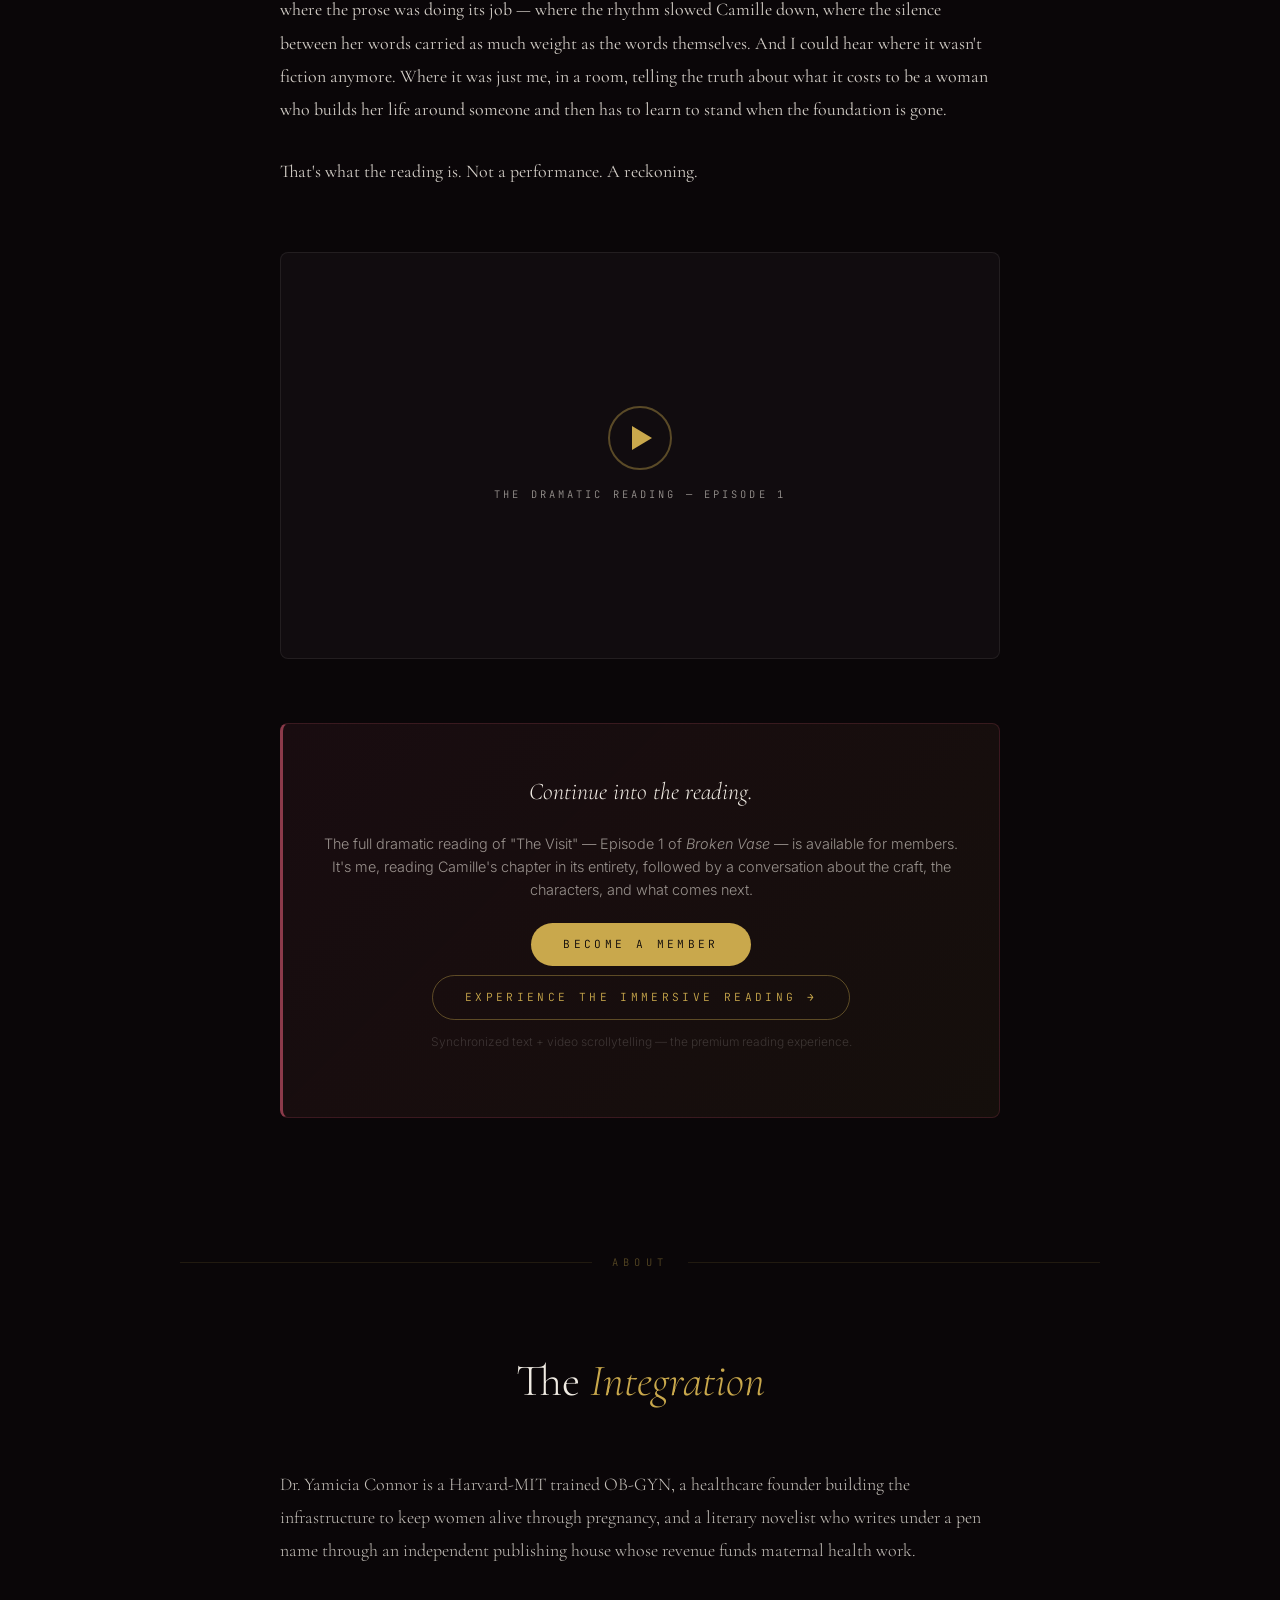
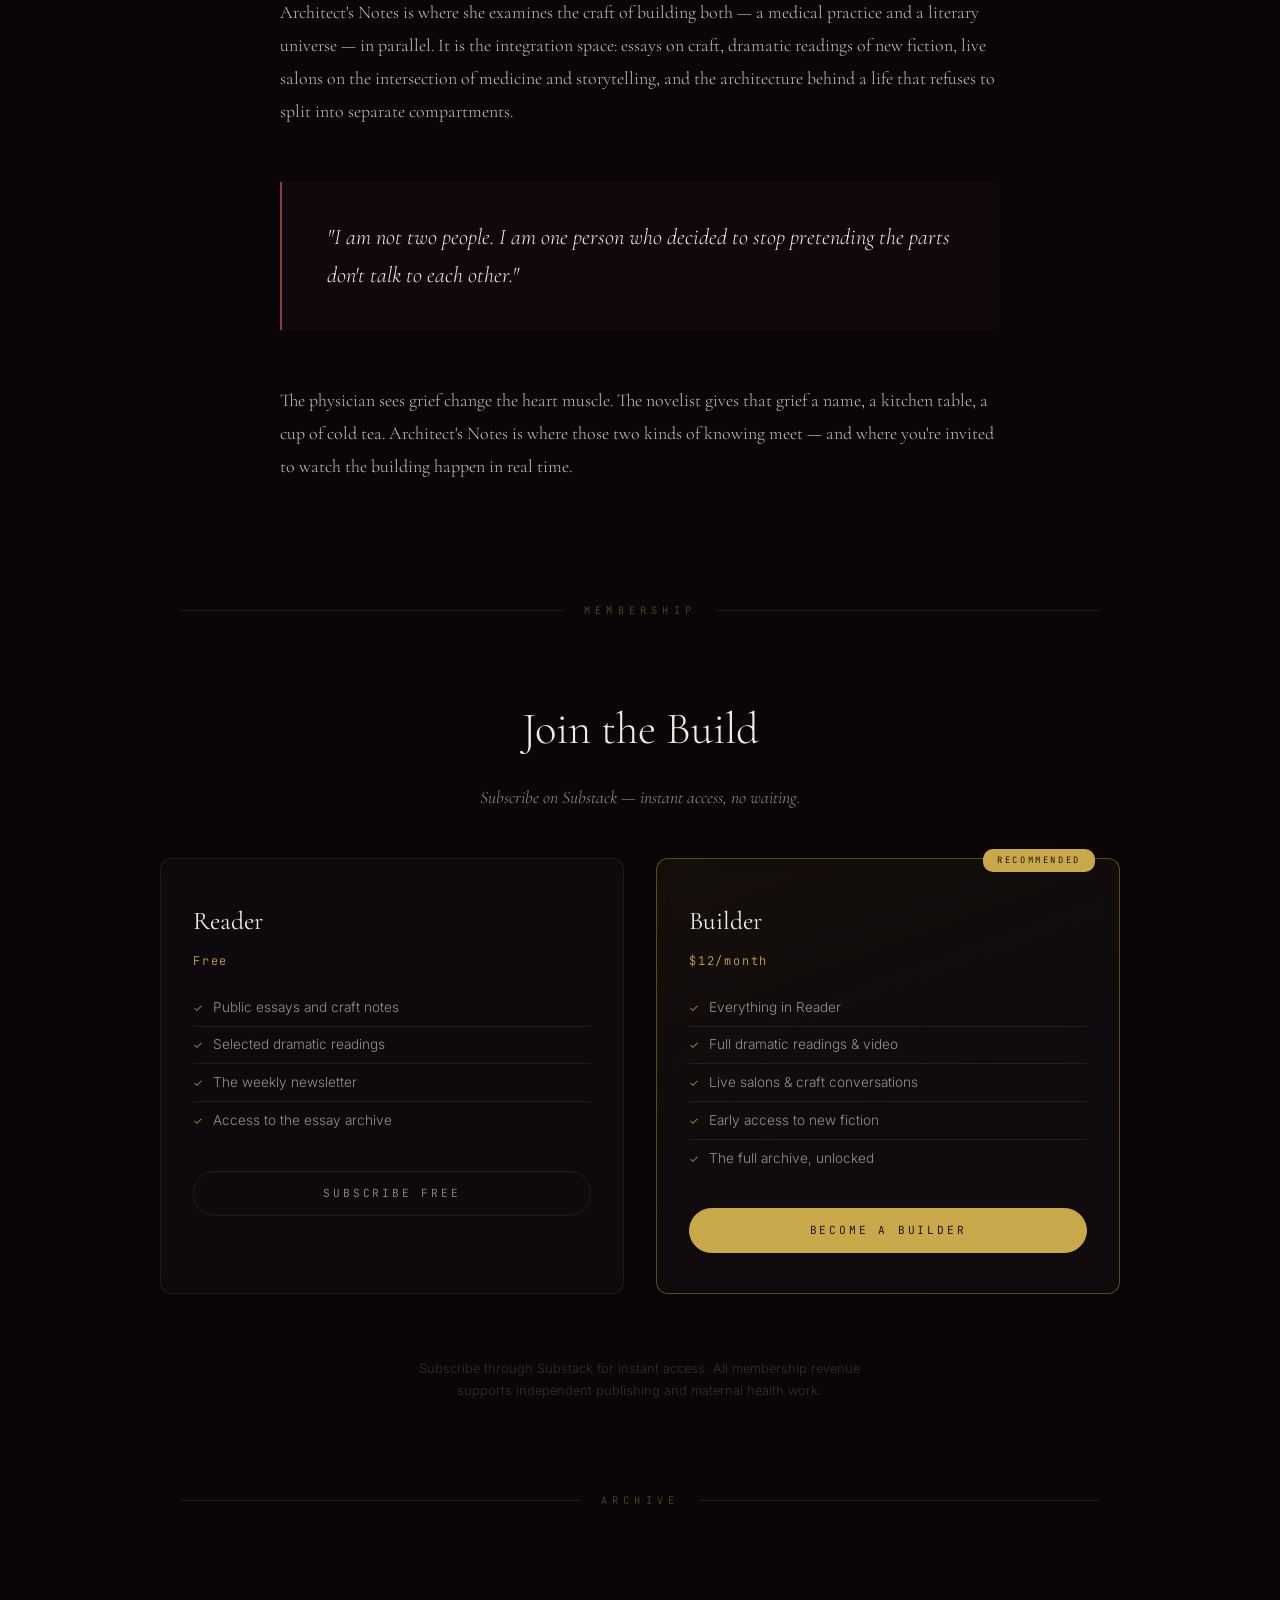
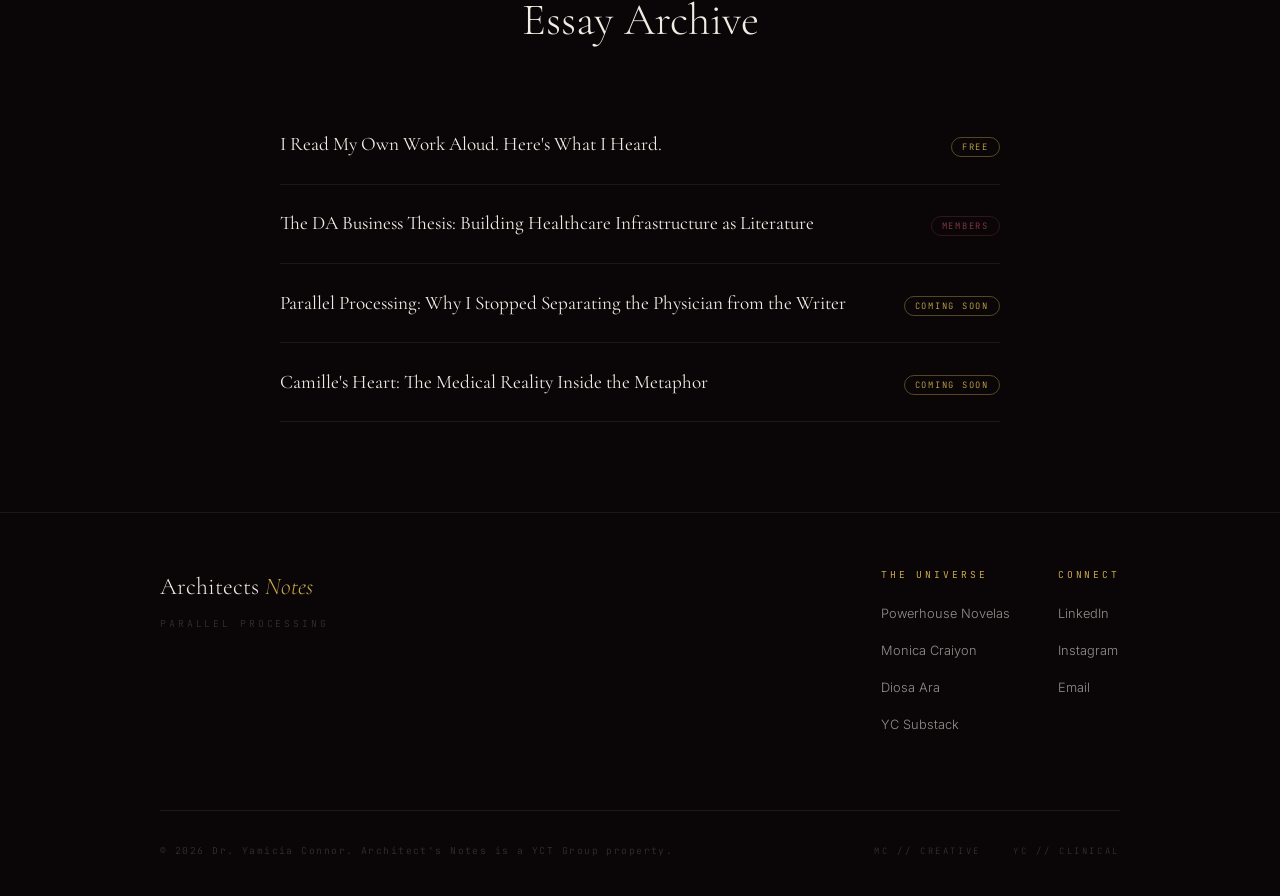
==== commit 09599822: "Add immersive scrollytelling reading as members experience at /reading/" ====
--- a/index.html
+++ b/index.html
@@ -1040,6 +1040,8 @@
       <div class="paywall-title">Continue into the reading.</div>
       <p class="paywall-text">The full dramatic reading of "The Visit" &mdash; Episode 1 of <em>Broken Vase</em> &mdash; is available for members. It's me, reading Camille's chapter in its entirety, followed by a conversation about the craft, the characters, and what comes next.</p>
       <a href="#membership" class="paywall-cta">Become a Member</a>
+      <a href="/reading/" class="paywall-cta" style="background: transparent; color: var(--gold); border: 1px solid var(--gold-soft); margin-top: 0.8em;">Experience the Immersive Reading &rarr;</a>
+      <p class="paywall-text" style="margin-top: 1em; font-size: 0.75rem; color: var(--cream-faint);">Synchronized text + video scrollytelling &mdash; the premium reading experience.</p>
     </div>
   </div>
 </section>
